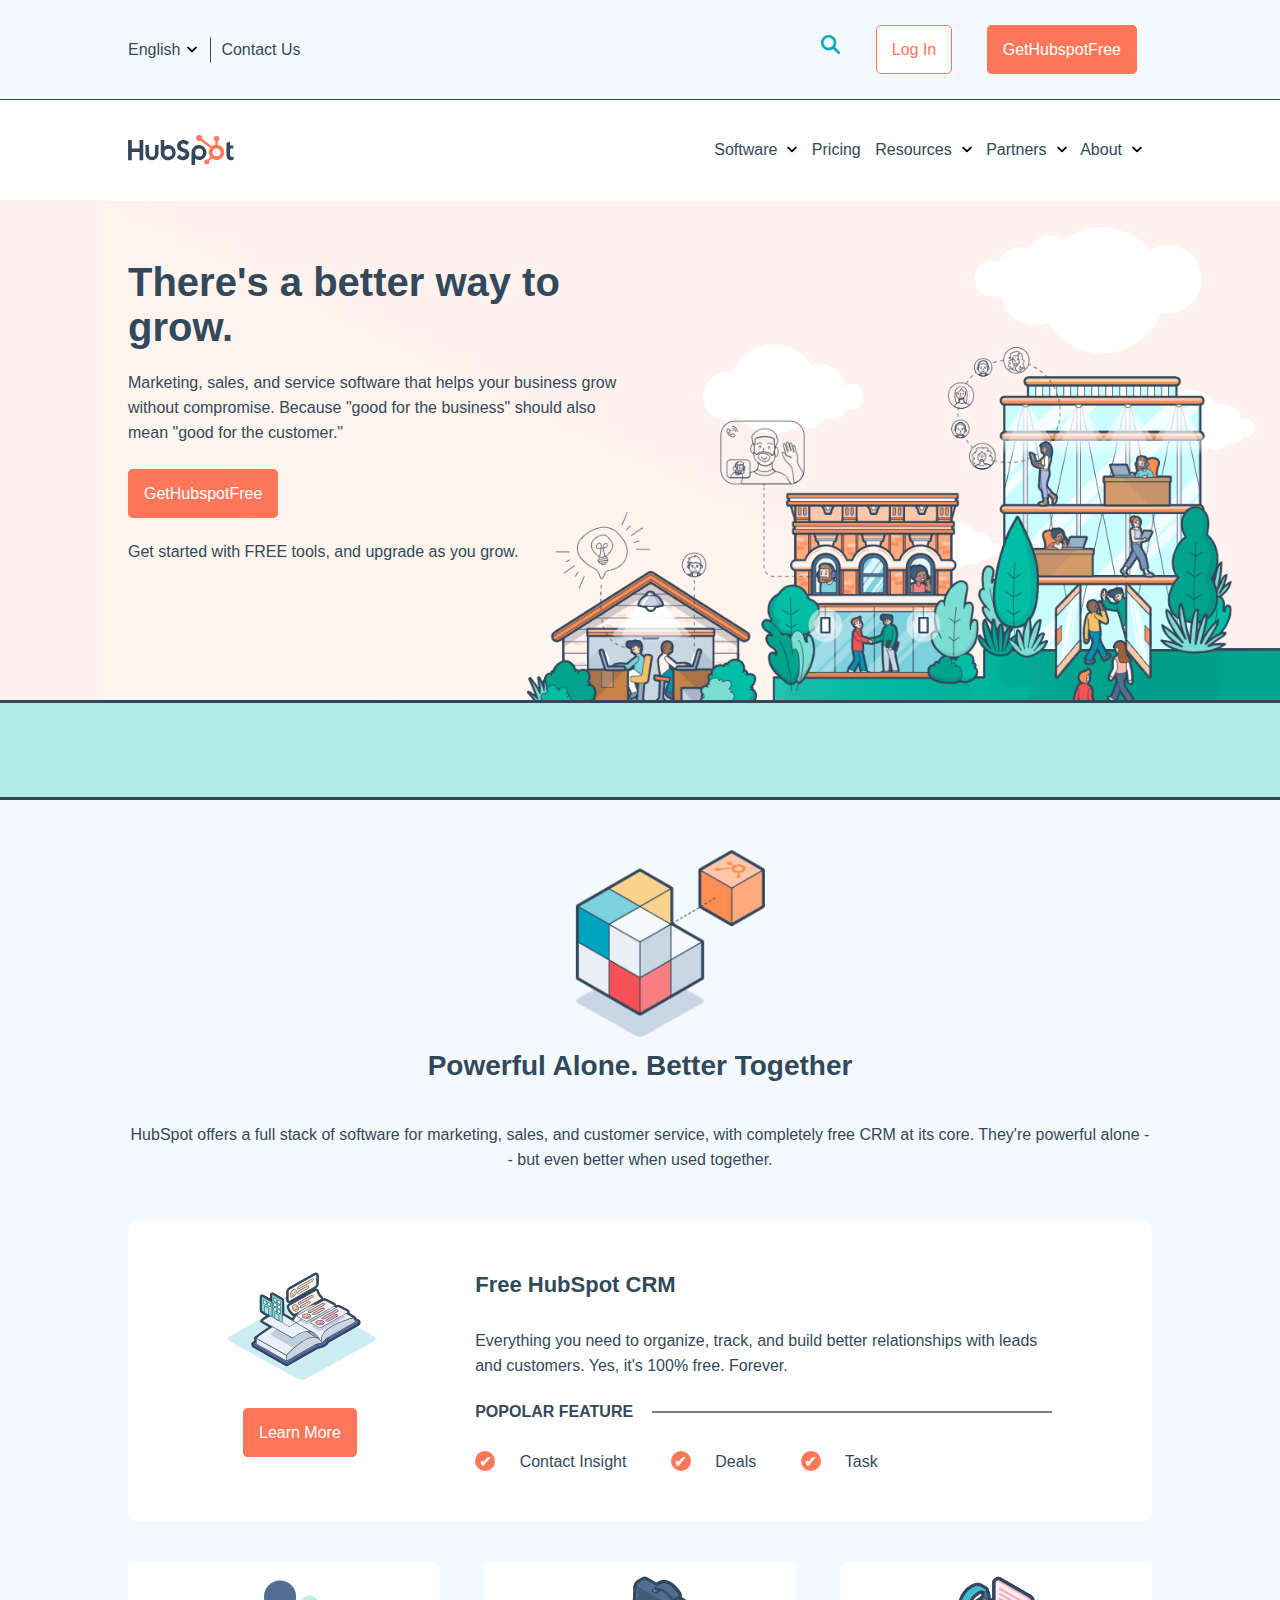
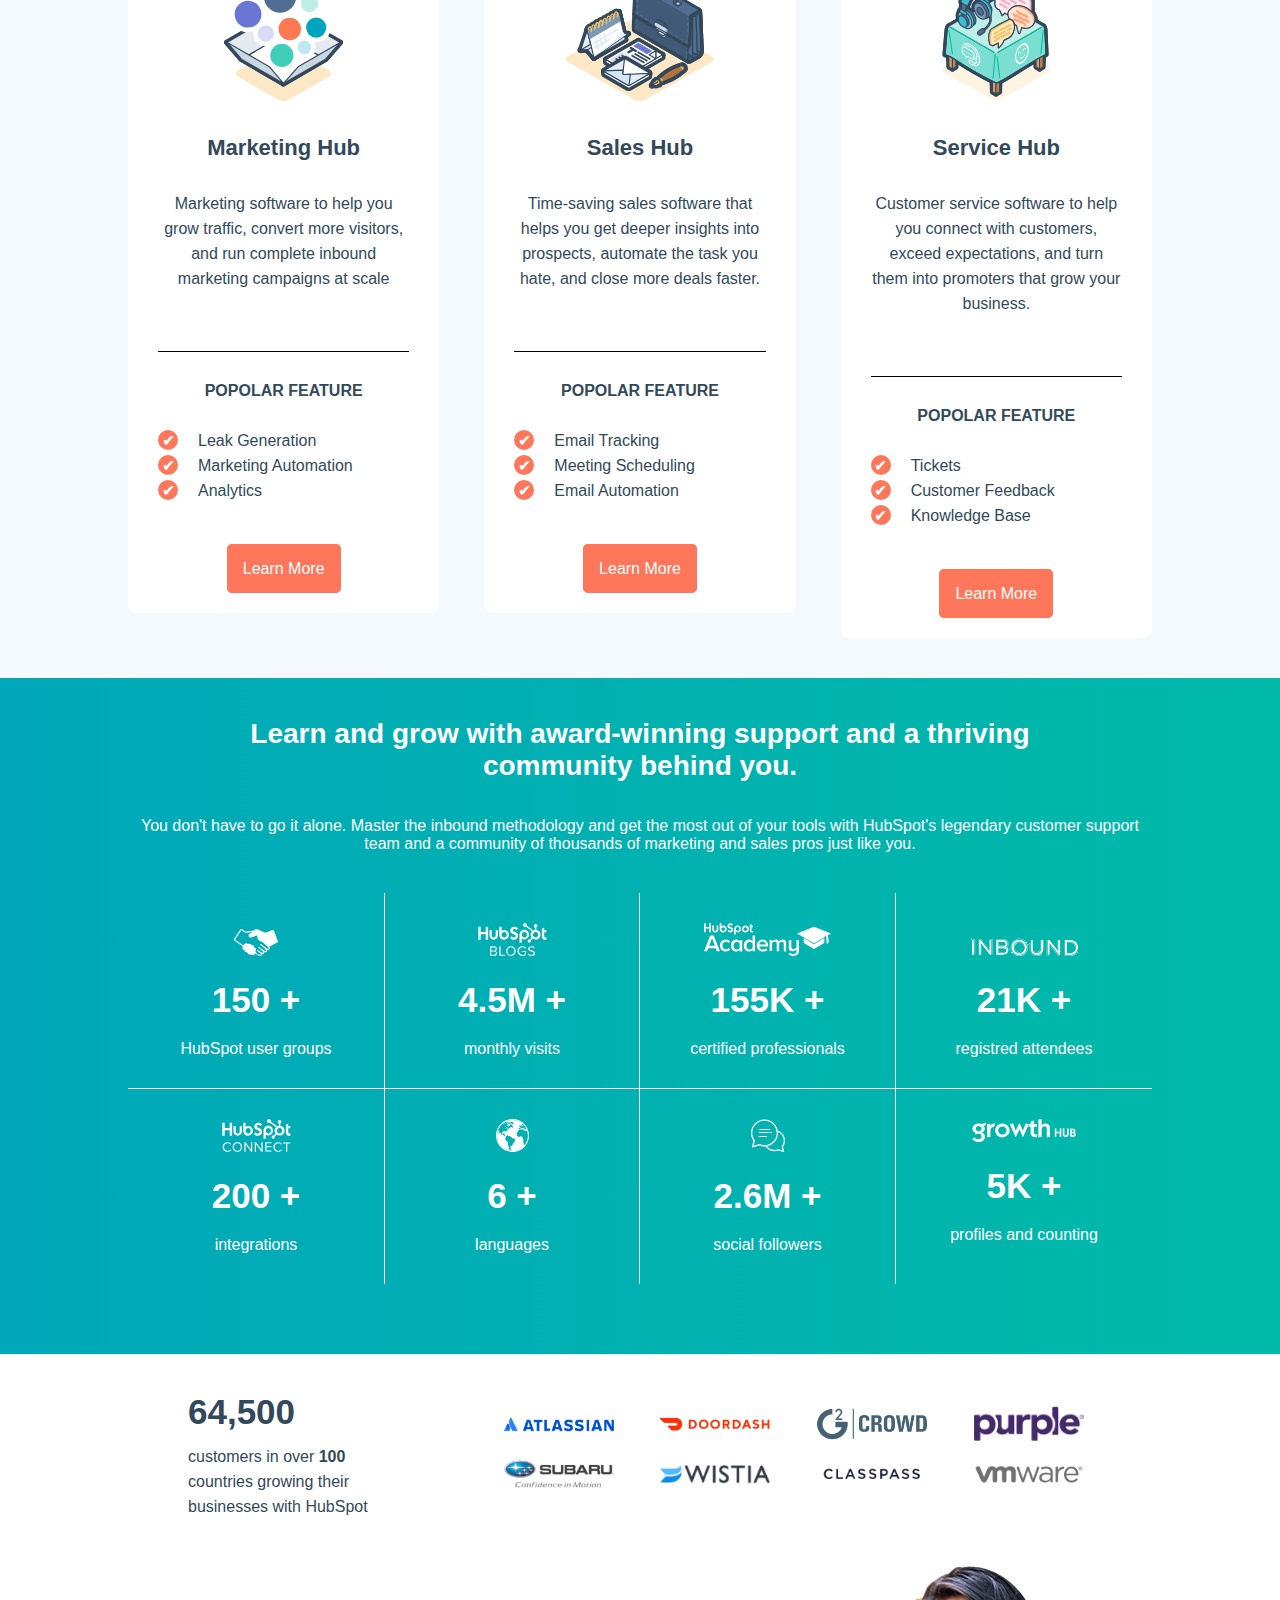
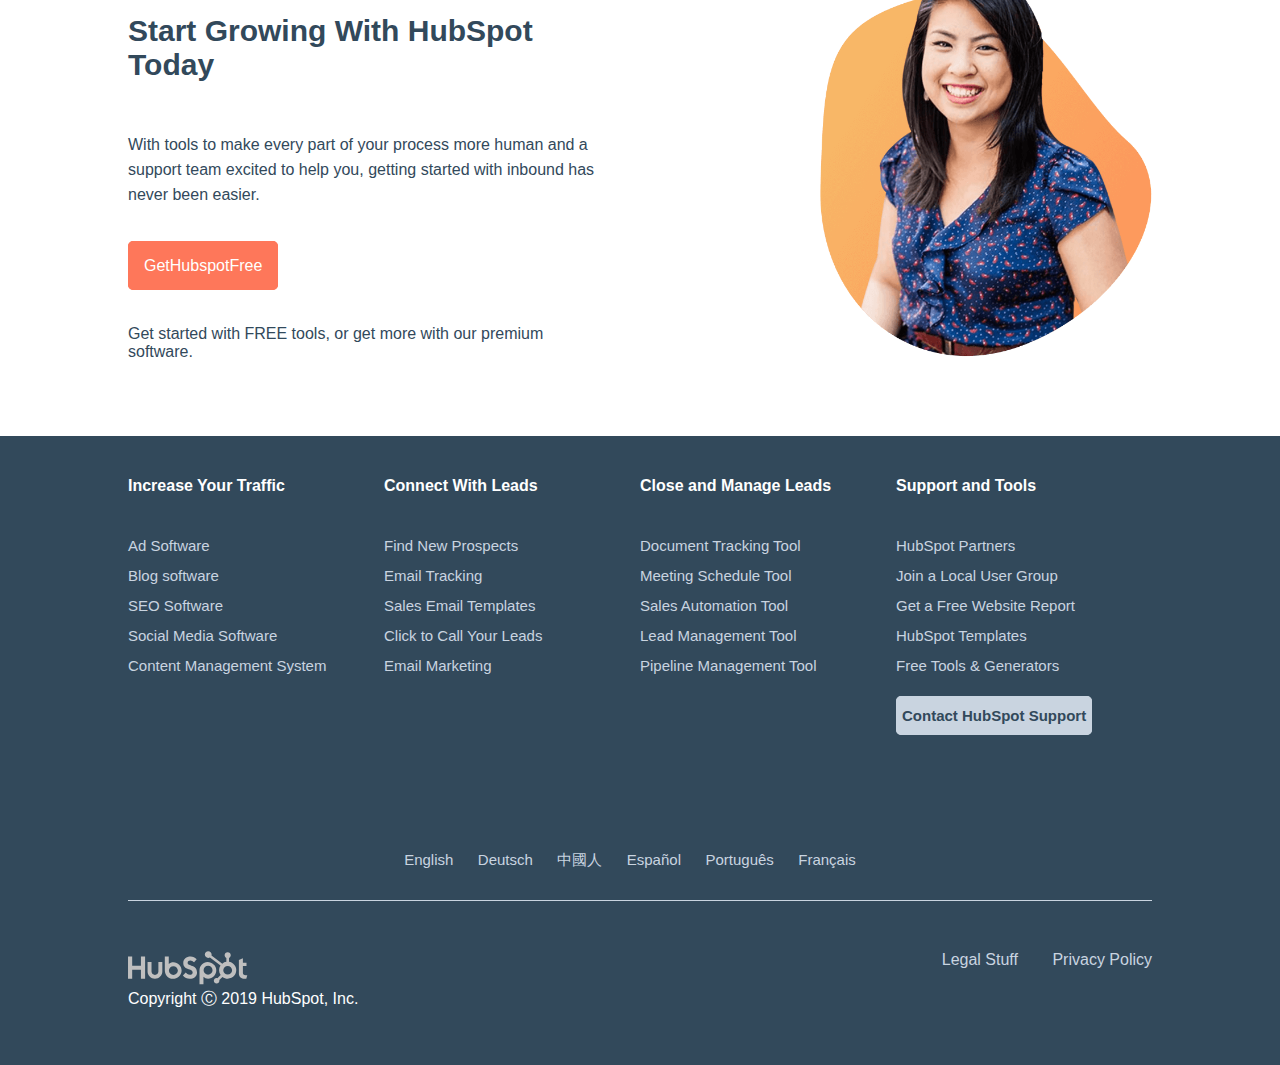
==== index.html @ 387b9d5b "Finisco footer" ====
<!DOCTYPE html>
<html lang="en">
<head>
    <meta charset="UTF-8">
    <meta http-equiv="X-UA-Compatible" content="IE=edge">
    <meta name="viewport" content="width=device-width, initial-scale=1.0">
    <!-- title -->
    <title>Hubspot</title>
    <!-- stylesheet -->
    <link rel="stylesheet" href="./assets/css/style.css">
    <!-- font -->
    <link rel="preconnect" href="https://fonts.gstatic.com">
    <link href="https://fonts.googleapis.com/css2?family=Montserrat:wght@200;400;600;800&display=swap" rel="stylesheet">
    <!-- font awesome -->
    <link rel="stylesheet" href="https://cdnjs.cloudflare.com/ajax/libs/font-awesome/5.15.3/css/all.min.css" integrity="sha512-iBBXm8fW90+nuLcSKlbmrPcLa0OT92xO1BIsZ+ywDWZCvqsWgccV3gFoRBv0z+8dLJgyAHIhR35VZc2oM/gI1w==" crossorigin="anonymous" />
</head>
<body>
    
    <!-- header -->
    <header>

        <!-- primo nav -->
        <nav class="azzurro_chiaro">
            <div class="container clearfix">
                <div class="menu_sx float_left">
                    <a href="" id="trat">
                        <i class="fas fa-globe-europe"></i>
                        English
                        <img src="./assets/img/chevron-down-solid.svg" alt="chevron down">
                        <span id="trattino"></span>
                    </a>
                    <a href="">Contact Us</a>
                </div>
                <div class="menu_dx float_left">
                    <a href=""><img src="./assets/img/search-20icon.webp" alt="icona lente di ingrandimento"></a>
                    <a href="" class="bottone vuoto">Log In</a>
                    <a href="" class="bottone pieno pieno_azzurro_chiaro">GetHubspotFree</a>
                </div>
            </div>
        </nav>
        <!-- /primo nav -->

        <!-- secondo nav -->
        <nav>
            <div class="container clearfix">
                <div class="menu_sx2 float_left">
                    <img src="./assets/img/logo.svg" alt="">
                </div>
                <div class="menu_dx2 float_left">
                    <a href="">Software<img src="./assets/img/chevron-down-solid.svg" alt="chevron down"></a>
                    <a href="">Pricing</a>
                    <a href="">Resources<img src="./assets/img/chevron-down-solid.svg" alt="chevron down"></a>
                    <a href="">Partners<img src="./assets/img/chevron-down-solid.svg" alt="chevron down"></a>
                    <a href="">About<img src="./assets/img/chevron-down-solid.svg" alt="chevron down"></a>
                </div>
            </div>
        </nav>
        <!-- /secondo nav -->

        <!-- parte centrale header -->
        <div class="rosa main_header">
            <div class="container clearfix">
                <div class="scritte_header float_left">
                    <p>There's a better way to grow.</p>
                    <p>Marketing, sales, and service software that helps your business grow without compromise. Because "good for the business" should also mean "good for the customer."</p>
                    <a href="" class="bottone pieno pieno_rosa">GetHubspotFree</a>
                    <p>Get started with FREE tools, and upgrade as you grow.</p>
                </div>
            </div>
        </div>
        <!-- /parte centrale header -->

        <!-- barra azzurra -->
        <div class="barra_azzurra azzurro"></div>
        <!-- /barra azzurra -->

    </header>
    <!-- /header -->

    <!-- main -->
    <main>

        <!-- sezione 1 -->
        <section class="azzurro_chiaro">
            <div class="sezione_1 container clearfix">
                <!-- sezione con il cubo -->
                <div class="float_left sez_cubo">
                    <img src="./assets/img/cube.webp" class="cubo" alt="Cubo">
                    <p>Powerful Alone. Better Together</p>
                    <p>HubSpot offers a full stack of software for marketing, sales, and customer service, with  completely free CRM at its core. They're powerful alone -- but even better when used together.</p>
                </div>
                <!-- /sezione con il cubo -->

                <!-- free hubspot crm -->
                <div class="float_left azzurro_chiaro crm">
                    <div class="container float_left clearfix">
                        <div id="book" class="float_left">
                            <div><img src="./assets/img/book.svg" alt=""></div>
                            <a href="" class="bottone pieno pieno_bianco">Learn More</a>
                        </div>
                        <div id="hubspotcrm"  class="float_left">
                            <p>Free HubSpot CRM</p>
                            <p>Everything you need to organize, track, and build better relationships with leads and customers. Yes, it's 100% free. Forever.</p>
                            <p style="position: relative;">
                                popolar feature
                                <span class="hr"></span> <!-- linea orizzontale -->
                            </p>
                            <p>
                                <span class="cerchio">&#10004;</span>
                                <span class="cerchio_s">Contact Insight</span>
                                <span class="cerchio">&#10004;</span>
                                <span class="cerchio_s">Deals</span>
                                <span class="cerchio">&#10004;</span>
                                <span class="cerchio_s">Task</span>
                            </p>
                        </div>
                    </div>
                </div>
                <!-- /free hubspot crm -->

                <!-- colonne -->
                    <!-- colonna 1 -->
                    <div class="float_left azzurro_chiaro colonna3">
                        <div class="card1 clearfix">
                            <div class="int_col_1 float_left">
                                <img src="./assets/img/buble.svg" alt="bolle">
                                <p>Marketing Hub</p>
                                <p>Marketing software to help you grow traffic, convert more visitors, and run complete inbound marketing campaigns at scale</p>
                            </div>
                            <div class="int_col_2 float_left">
                                <p>popolar feature</p>
                                <p id="pf">
                                    <span class="cerchio_s"><span class="cerchio">&#10004;</span>Leak Generation</span>
                                    <span class="cerchio_s"><span class="cerchio">&#10004;</span>Marketing Automation</span>
                                    <span class="cerchio_s"><span class="cerchio">&#10004;</span>Analytics</span>
                                </p>
                                <a href="" class="bottone pieno pieno_bianco">Learn More</a>
                            </div>
                        </div>
                    </div>
                    <!-- /colonna 1 -->

                    <!-- colonna 2 -->
                    <div class="float_left azzurro_chiaro colonna3">
                        <div class="card2 clearfix">
                            <div class="int_col_1 float_left">
                                <img src="./assets/img/office.svg" alt="ufficio">
                                <p>Sales Hub</p>
                                <p>Time-saving sales software that helps you get deeper insights into prospects, automate the task you hate, and close more deals faster.</p>
                            </div>
                            <div class="int_col_2 float_left">
                                <p>popolar feature</p>
                                <p id="pf">
                                    <span class="cerchio_s"><span class="cerchio">&#10004;</span>Email Tracking</span>
                                    <span class="cerchio_s"><span class="cerchio">&#10004;</span>Meeting Scheduling</span>
                                    <span class="cerchio_s"><span class="cerchio">&#10004;</span>Email Automation</span>
                                </p>
                                <a href="" class="bottone pieno pieno_bianco">Learn More</a>
                            </div>
                        </div>
                    </div>
                    <!-- /colonna 2 -->

                    <!-- colonna 3 -->
                    <div class="float_left azzurro_chiaro colonna3">
                        <div class="card3 clearfix">
                            <div class="int_col_1 float_left">
                                <img src="./assets/img/table.svg" alt="tavolo">
                                <p>Service Hub</p>
                                <p>Customer service software to help you connect with customers, exceed expectations, and turn them into promoters that grow your business.</p>
                            </div>
                            <div class="int_col_2 float_left">
                                <p>popolar feature</p>
                                <p id="pf">
                                    <span class="cerchio_s"><span class="cerchio">&#10004;</span>Tickets</span>
                                    <span class="cerchio_s"><span class="cerchio">&#10004;</span>Customer Feedback</span>
                                    <span class="cerchio_s"><span class="cerchio">&#10004;</span>Knowledge Base</span>
                                </p>
                                <a href="" class="bottone pieno pieno_bianco">Learn More</a>
                            </div>
                        </div>
                    </div>
                    <!-- /colonna 3 -->
                <!-- /colonne -->

            </div>
        </section>
        <!-- /sezione 1 -->

        <!-- sezione 2 -->
        <section id="sezione_blu">
            <div class="container">
                <p>
                    Learn and grow with award-winning support and a thriving community behind you.
                </p>
                <p>
                    You don't have to go it alone. Master the inbound methodology and get the most out of your tools with HubSpot's legendary customer support team and a community of thousands of marketing and sales pros just like you. 
                </p>
                <div class="clearfix">
                    <div class="float_left">
                        <div><img src="./assets/img/hands.svg" alt="mani"></div>
                        <p class="scritta_grande">150 +</p>
                        <p>HubSpot user groups</p>
                    </div>
                    <div class="float_left quad_1">
                        <div><img src="./assets/img/blogs.svg" alt="blogs"></div>
                        <p class="scritta_grande">4.5M +</p>
                        <p>monthly visits</p>
                    </div>
                    <div class="float_left quad_2">
                        <div><img src="./assets/img/academy.svg" alt="academy"></div>
                        <p class="scritta_grande">155K +</p>
                        <p>certified professionals</p>
                    </div>
                    <div class="float_left">
                        <div><img src="./assets/img/inbound.svg" alt="inbound"></div>
                        <p class="scritta_grande">21K +</p>
                        <p>registred attendees</p>
                    </div>
                    <div class="float_left quad_3">
                        <div><img src="./assets/img/connect.svg" alt="connect"></div>
                        <p class="scritta_grande">200 +</p>
                        <p>integrations</p>
                    </div>
                    <div class="float_left quad_1 quad_3">
                        <div><img src="./assets/img/globe.svg" alt="globe"></div>
                        <p class="scritta_grande">6 +</p>
                        <p>languages</p>
                    </div>
                    <div class="float_left quad_2 quad_3">
                        <div><img src="./assets/img/followers.svg" alt="followers"></div>
                        <p class="scritta_grande">2.6M +</p>
                        <p>social followers</p>
                    </div>
                    <div class="float_left quad_3">
                        <div><img src="./assets/img/growth.svg" alt="growth"></div>
                        <p class="scritta_grande">5K +</p>
                        <p>profiles and counting</p>
                    </div>
                </div>
            </div>
        </section>
        <!-- /sezione 2 -->

        <!-- sezione 3 -->
        <section id="sezione_bianca">
            <div class="container">
                <div class="clearfix sez_bianca_1">
                    <div class="float_left">
                        <p class="scritta_grande" style="padding-bottom: 20px;">64,500</p>
                        <p>
                            customers in over <span style="font-weight: 600;">100</span> countries growing their businesses with HubSpot
                        </p>
                    </div>
                    <div class="float_left sponsor">
                        <div class="float_left">
                            <img src="./assets/img/atlasian.webp" alt="atlasian">
                        </div>
                        <div class="float_left">
                            <img src="./assets/img/doordash.webp" alt="doordash">
                        </div>
                        <div class="float_left">
                            <img src="./assets/img/g2crowd.webp" alt="g2crowd">                            
                        </div>
                        <div class="float_left">
                            <img src="./assets/img/purple.webp" alt="purple">                            
                        </div>
                        <div class="float_left">
                            <img src="./assets/img/subaru.webp" alt="subaru">
                        </div>
                        <div class="float_left">
                            <img src="./assets/img/wistia.webp" alt="wistia">
                        </div>
                        <div class="float_left">
                            <img src="./assets/img/classpass.webp" alt="classpass">
                        </div>
                        <div class="float_left">
                            <img src="./assets/img/vmware.webp" alt="vmware">
                        </div>
                    </div>
                </div>
                <div class="sez_bianca_2 clearfix">
                    <div class="float_left">
                        <p class="">Start Growing With HubSpot Today</p>
                        <p>With tools to make every part of your process more human and a support team excited to help you, getting started with inbound has never been easier.</p>
                        <a class="btn bottone pieno pieno_bianco" href="">GetHubspotFree</a>
                        <p>Get started with FREE tools, or get more with our premium software.</p>
                    </div>
                    <div class="float_left">
                        <img src="./assets/img/woman.webp" alt="woman">
                    </div>
                </div>
            </div>
        </section>
        <!-- /sezione 3 -->

    </main>
    <!-- /main -->

    <!-- footer -->
    <footer>
        <div class="container">

            <!-- sezione 1 -->
            <div class="sez_blu_1 clearfix">
                <div class="float_left">
                    <ul>
                        <span>Increase Your Traffic</span>
                        <li><a href="">Ad Software</a></li>
                        <li><a href="">Blog software</a></li>
                        <li><a href="">SEO Software</a></li>
                        <li><a href="">Social Media Software</a></li>
                        <li><a href="">Content Management System</a></li>
                    </ul>
                </div>
                <div class="float_left">
                    <ul>
                        <span>Connect With Leads</span>
                        <li><a href="">Find New Prospects</a></li>
                        <li><a href="">Email Tracking</a></li>
                        <li><a href="">Sales Email Templates</a></li>
                        <li><a href="">Click to Call Your Leads</a></li>
                        <li><a href="">Email Marketing</a></li>
                    </ul>
                </div>
                <div class="float_left">
                    <ul>
                        <span>Close and Manage Leads</span>
                        <li><a href="">Document Tracking Tool</a></li>
                        <li><a href="">Meeting Schedule Tool</a></li>
                        <li><a href="">Sales Automation Tool</a></li>
                        <li><a href="">Lead Management Tool</a></li>
                        <li><a href="">Pipeline Management Tool</a></li>
                    </ul>
                </div>
                <div class="float_left">
                    <ul>
                        <span>Support and Tools</span>
                        <li><a href="">HubSpot Partners</a></li>
                        <li><a href="">Join a Local User Group</a></li>
                        <li><a href="">Get a Free Website Report</a></li>
                        <li><a href="">HubSpot Templates</a></li>
                        <li><a href="">Free Tools & Generators</a></li>
                        <a class="bottone pieno2" href="">Contact HubSpot Support</a>
                        <div class="social">
                            <a href=""><i style="color: #c9d4e0;" class="fab fa-facebook-f"></i></a>
                            <a href=""><i style="color: #c9d4e0;" class="fab fa-instagram"></i></a>
                            <a href=""><i style="color: #c9d4e0;" class="fab fa-youtube"></i></a>
                            <a href=""><i style="color: #c9d4e0;" class="fab fa-twitter"></i></a>
                            <a href=""><i style="color: #c9d4e0;" class="fab fa-linkedin-in"></i></a>
                        </div>
                    </ul>
                </div>
            </div>
            <!-- /sezione 1 -->

            <!-- sezione 2 -->
            <div class="sez_blu_2">
                <span><a href="">English</a></span>
                <span><a href="">Deutsch</a></span>
                <span><a href="">中國人</a></span>
                <span><a href="">Español</a></span>
                <span><a href="">Português</a></span>
                <span><a href="">Français</a></span>
            </div>
            <!-- /sezione 2 -->

            <!-- sezione 3 -->
            <div>
                <div class="sez_blu_3 clearfix">
                    <div class="float_left">
                        <div>
                            <img src="./assets/img/logo-white.svg" alt="logo bianco">
                        </div>
                        <div>
                            Copyright &#x24B8; 2019 HubSpot, Inc.
                        </div>
                    </div>
                    <div class="sez_blu_3_dx float_left">
                        <span><a href="">Legal Stuff</a></span>
                        <span><a href="">Privacy Policy</a></span>
                    </div>
                </div>
            </div>
            <!-- /sezione 3 -->

        </div>
    </footer>
    <!-- /footer -->

</body>
</html>
---- assets/css/style.css ----
*{
    box-sizing: border-box;
    padding: 0;
    margin: 0;
    /* font-family: 'Montserrat', sans-serif; */
    font-family: Arial, Helvetica, sans-serif;
    color: #32495b;
}

/* utility class */
.container{
    width: 80%;
    margin: auto;
}
.clearfix{
    content: "";
    display: table;
    clear: both;
}
.azzurro_chiaro{
    background-color: #f4f9fd;
}
.rosa{
    background-color: #fff2ee;
}
.azzurro{
    background-color: #afebe4;
}
.bottone{
    border-radius: 5px;
    margin: 0 15px;
    text-decoration: none;
}
.vuoto{
    padding: 15px;
    border: 1px solid #fe775a;
    color: #fe775a;
    background-color: white;
}
.vuoto:hover{
    color: white;
    background-color: #fe775a;
}
.pieno{
    padding: 15px;
    border: 1px solid #fe775a;
    background-color: #fe775a;
    color: white;
}
.pieno2{
    padding: 10px 5px;
    border: 1px solid #c9d4e0;
    background-color: #c9d4e0;
    color: #32495b;
    font-weight: 600;
    font-size: 15px;
    margin-left: 0;
}
.pieno2:hover{
    background-color: #32495b;
    color: #c9d4e0;
}
.pieno_azzurro_chiaro:hover{
    color: #fe775a;
    background-color: #f4f9fd;
}
.pieno_rosa:hover{
    color: #fe775a;
    background-color: #fff2ee;
}
.pieno_bianco:hover{
    color: #fe775a;
    background-color: white;
}
.float_left{
    float: left;
}
.cerchio{
    width: 20px;
    height: 20px;
    line-height: 15px;
    padding: 3px;
    margin-right: 20px;
    border-radius: 50%;
    background-color: #fe775a;
    color: white;
    text-align: center;
    display: inline-block;
}

/* header */
/* primo nav */
header nav:first-child{
    width: 100%;
    height: 100px;
    border-bottom: 1px solid #32495b;
}
.menu_sx, .menu_dx{
    width: 50%;
}
.menu_sx{
    line-height: 100px;
}
.menu_sx a{
    text-decoration: none;
}
#trat{
    position: relative;
    margin-right: 10px;
    padding-right: 10px;
}
#trat img{
    width: 10px;
    margin-left: 2px;
}
#trattino{
    content: "";
    display: inline-block;
    height: 25px;
    width: 1px;
    background-color: #32495b;
    position: absolute;
    right: 0px;
    top: 50%;
    transform: translateY(-50%);
}
.menu_dx{
    text-align: right;
    line-height: 100px;
}
.menu_dx > a > img{
    width: 20px;
    margin-right: 15px;
}
.menu_dx > a > img:hover{
    width: 30px;
}

/* secondo nav */
header nav:nth-child(2){
    width: 100%;
    height: 100px;
}
.menu_sx2{
    width: 40%;
    line-height: 100px;
}
.menu_dx2{
    width: 60%;
    line-height: 100px;
}
.menu_sx2 img{
    margin-top: 35px;
}
.menu_dx2{
    text-align: right;
}
.menu_dx2 a{
    margin-right: 10px;
    text-decoration: none;
}
.menu_dx2 a img{
    width: 10px;
    margin-left: 10px;
}

/* parte centrale header */
.main_header {
    height: 500px;
    background-image: url("../img/jumbotron.png");
    background-repeat: no-repeat;
    background-size: contain;
    background-position-x: 100%;
    background-size: 1175px;
}
.scritte_header{
    margin-top: 60px;
    width: 50%;
}
.scritte_header :first-child{
    font-size: 40px;
    font-weight: 600;
    margin-bottom: 20px;
}
.scritte_header :nth-child(2){
    margin-bottom: 40px;
    line-height: 25px;
}
.scritte_header :nth-child(4){
    margin-top: 40px;
}
.scritte_header a{
    margin-left: 0;
}

/* barra azzurra */
.barra_azzurra{
    width: 100%;
    height: 100px;
    border-top: 3px solid #33475b;
    border-bottom: 3px solid #33475b;
}


/* main */
/* sezione 1 */
/* sezione con il cubo */
.sez_cubo{
    position: relative;
    width: 100%;
}
.cubo{
    width: 250px;
    position: absolute;
    left: 50%;
    top: 50px;
    transform: translateX(-50%);
}
.sez_cubo :nth-child(2){
    padding-top: 250px;
    margin-bottom: 40px;
    font-size: 28px;
    font-weight: 600;
    text-align: center;
}
.sez_cubo :nth-child(3){
    text-align: center;
    margin-bottom: 50px;
    line-height: 25px;
}

/* free hubspot crm */
.crm{
    width: 100%;
}
.crm > div{
    border-radius: 0.5rem;
    width: 100%;
    background-color: white;
    padding: 50px 100px;
}
#book{
    width: 30%;
}
#book > div > img{
    width: 60%;
    margin-bottom: 40px;
}
#hubspotcrm{
    width: 70%;
    height: 100%;
}
#hubspotcrm p:first-child{
    font-size: 22px;
    font-weight: 600;
    margin-bottom: 30px;
}
#hubspotcrm p:nth-child(2){
    margin-bottom: 25px;
    line-height: 25px;
}
#hubspotcrm p:nth-child(3){
    margin-bottom: 30px;
    text-transform: uppercase;
    font-weight: 600;
}
.hr{
    width: 400px;
    height: 1px;
    background-color: black;
    display: block;
    position: absolute;
    right: 0;
    top: 50%;
    transform: translateY(-50%);
}
.cerchio_s{
    margin-right: 40px;
}

/* colonne */
.colonna3{
    width: calc(100%/3);
    padding-top: 40px;
    text-align: center;
    padding-bottom: 40px;
}
.card1{
    border-radius: 0.5rem;
    background-color: white;
    width: calc(100%-30px);
    margin-right: 30px;
    padding: 15px 30px;
    padding-bottom: 35px;
}
.card2{
    border-radius: 0.5rem;
    background-color: white;
    width: calc(100%-30px);
    margin-left: 15px;
    margin-right: 15px;
    padding: 15px 30px;
    padding-bottom: 35px;
}
.card3{
    border-radius: 0.5rem;
    background-color: white;
    width: calc(100%-30px);
    margin-left: 30px;
    padding: 15px 30px;
    padding-bottom: 35px;
}
.int_col_1{
    width: 100%;
    height: 60%;
}
.int_col_1 img{
    height: 125px;
    margin-bottom: 30px;
}
.int_col_1 :nth-child(2){
    font-size: 22px;
    font-weight: 600;
    margin-bottom: 30px;
}
.int_col_1 :nth-child(3){
    line-height: 25px;
    margin-bottom: 60px;
}
.int_col_2{
    width: 100%;
    height: 40%;
    border-top: 1px solid black;
}
.int_col_2 p:first-child{
    font-weight: 600;
    text-transform: uppercase;
    margin-top: 30px;
    margin-bottom: 30px;
}
#pf{
    margin-bottom: 60px;
}
#pf span.cerchio_s{
    text-align: left;
    display: block;
    margin-bottom: 5px;
}


/* sezione 2 */
#sezione_blu{
    background: linear-gradient(90deg, #00A8B9 0%, #00BAA8 100%);
    padding-top: 40px;
    padding-bottom: 70px;
}
#sezione_blu > div > p{
    color: white;
    text-align: center;
}
#sezione_blu > div > p:first-child{
    font-size: 28px;
    font-weight: 600;
    width: 80%;
    margin: auto;
    margin-bottom: 35px;
}
#sezione_blu > div >p:nth-child(2){
    padding-bottom: 40px;
}
#sezione_blu > div > div{
    width: 100%;
}
#sezione_blu > div > div > div{
    width: 25%;
    text-align: center;
    padding-bottom: 30px;
    padding-top: 30px;
}
#sezione_blu > div > div > div > p{
    color: white;
    padding-top: 20px;
}
.scritta_grande{
    font-size: 35px;
    font-weight: 600;
}
.quad_1{
    border-left: 1px solid white;
    border-right: 1px solid white;
}
.quad_2{
    border-right: 1px solid white;
}
.quad_3{
    border-top: 1px solid white;
}

/* sezione 3 */
.sez_bianca_1{
    width: 100%;
    padding-top: 20x;
}
.sez_bianca_1 > div:first-child{
    width: 30%;
    padding: 45px;
    line-height: 25px;
    padding-left: 60px;
}
.sez_bianca_1 > div:nth-child(2){
    width: 70%;
    padding: 45px;
    /* text-align: right; */
}
.sponsor > div{
    width: 25%;
    height: 50px;
    position: relative;
}
.sponsor > div > img{
    width: 110px;
    position: absolute;
    top: 50%;
    left: 50%;
    transform: translate(-50%, -50%);
}
.sez_bianca_2{
    padding-bottom: 25px;
}
.sez_bianca_2 > div:first-child{
    width: 46%;
}
.sez_bianca_2 > div > p{
    margin: 50px 0;
}
.sez_bianca_2 > div > p:first-child{
    font-size: 30px;
    font-weight: 600;
}
.sez_bianca_2 > div > p:nth-child(2){
    line-height: 25px;
}
.btn{
    margin-left: 0;
}
.sez_bianca_2 > div:nth-child(2){
    width: 54%;
    position: relative;
}
.sez_bianca_2 > div:nth-child(2) > img{
    width: 60%;
    position: absolute;
    right: 0;
}

/* footer */
footer{
    background-color: #32495b;
    padding: 35px 0;
}
/* sezione 1 */
footer div, footer ul, footer ul li, footer span{
    color: white;
}
.sez_blu_1{
    width: 100%;
    padding-bottom: 70px;
}
.sez_blu_1 > div{
    width: 25%;
}
footer ul{
    line-height: 30px;
}
footer ul li{
    list-style: none;
    font-size: 15px;
}
footer ul li a{
    color: #c9d4e0;
    text-decoration: none;
}
footer ul span{
    margin-bottom: 40px;
    color: white;
    font-weight: 700;
}
footer ul :nth-child(2){
    margin-top: 30px;
}
footer ul :nth-child(6){
    margin-bottom: 20px;
}
.social{
    padding-top: 20px;
}
.social > a{
    padding-right: 25px;
}

/* sezione 2 */
.sez_blu_2{
    text-align: center;
}
.sez_blu_2 > span{
    padding-right: 20px;
}
.sez_blu_2 > span > a{
    font-size: 15px;
    color: #c9d4e0;
    text-decoration: none;
}

/* sezione 3 */
.sez_blu_3{
    width: 100%;
    padding-top: 50px;
    padding-bottom: 20px;
    margin-top: 30px;
    border-top: 1px solid #c9d4e0;
    color: #c9d4e0;
}
.sez_blu_3 > div{
    width: 50%;
}
.sez_blu_3 > div > div > img{
    filter: brightness(0.75);
    width: 120px;
}
.sez_blu_3_dx{
    text-align: right;
}
.sez_blu_3_dx span{
    margin-left: 30px;
}
.sez_blu_3_dx span a{
    color: #c9d4e0;
    text-decoration: none;
}
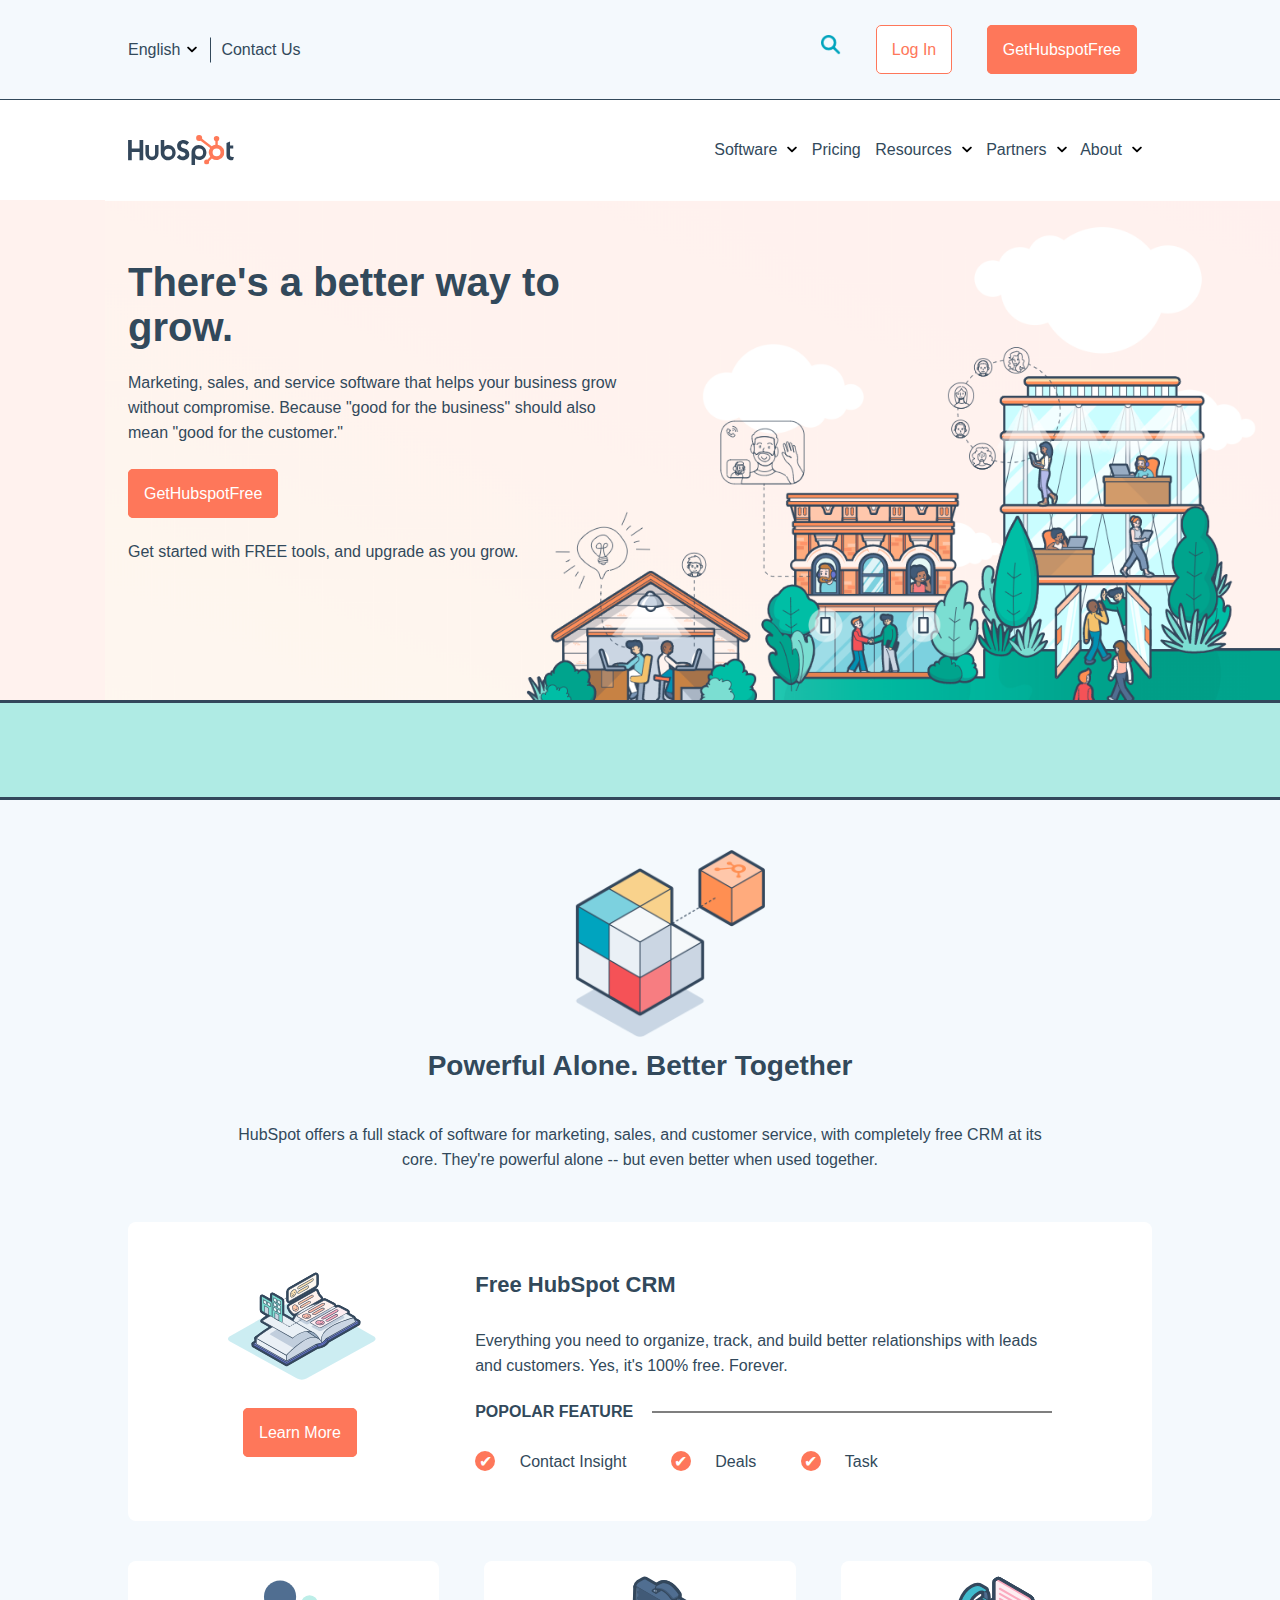
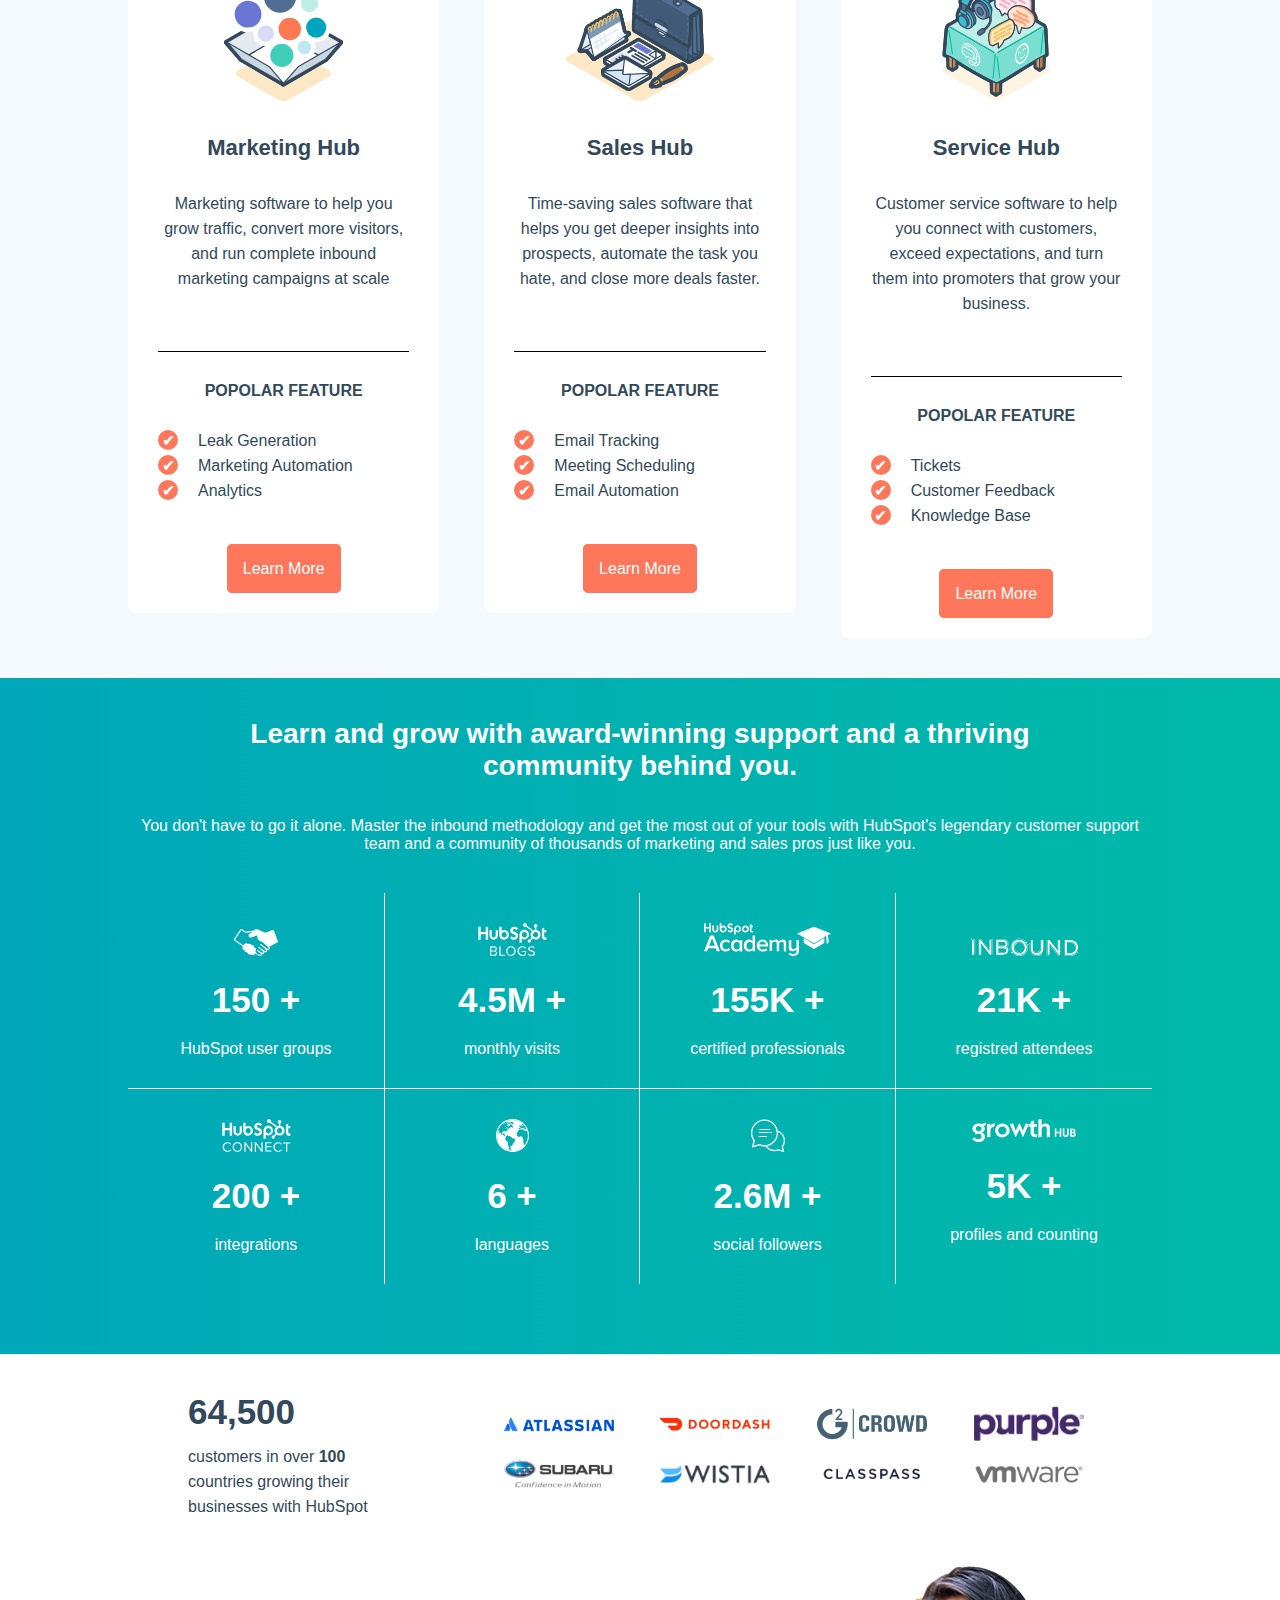
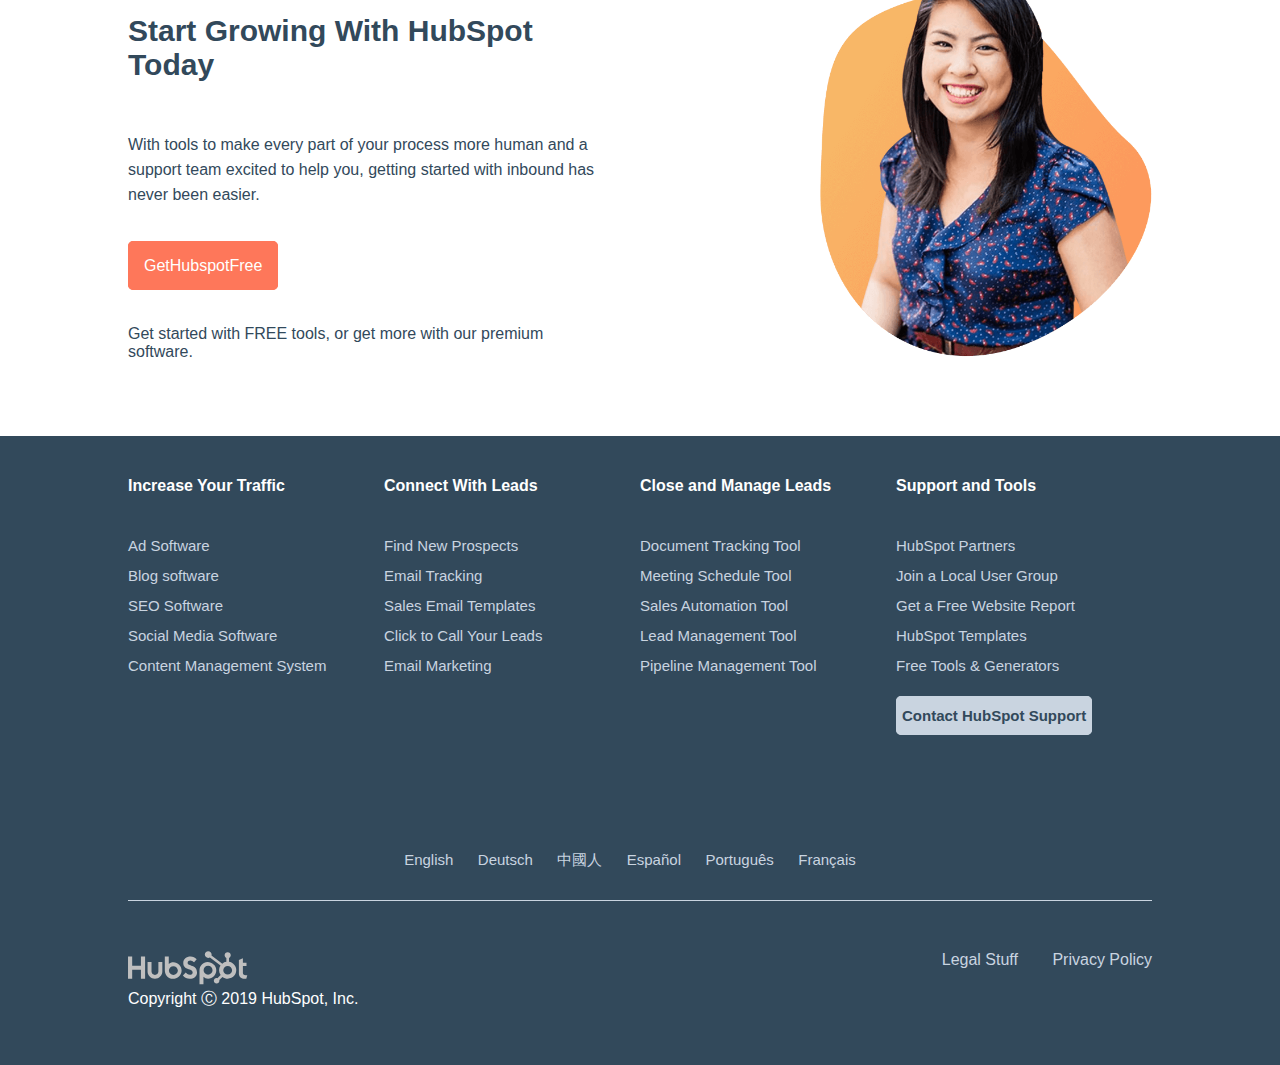
==== commit ea92f559: "Sistemo larghezza sezione cubo" ====
--- a/index.html
+++ b/index.html
@@ -87,7 +87,7 @@
                 <div class="float_left sez_cubo">
                     <img src="./assets/img/cube.webp" class="cubo" alt="Cubo">
                     <p>Powerful Alone. Better Together</p>
-                    <p>HubSpot offers a full stack of software for marketing, sales, and customer service, with  completely free CRM at its core. They're powerful alone -- but even better when used together.</p>
+                    <p class="container">HubSpot offers a full stack of software for marketing, sales, and customer service, with  completely free CRM at its core. They're powerful alone -- but even better when used together.</p>
                 </div>
                 <!-- /sezione con il cubo -->
 
--- a/assets/css/style.css
+++ b/assets/css/style.css
@@ -410,7 +410,6 @@
 .sez_bianca_1 > div:nth-child(2){
     width: 70%;
     padding: 45px;
-    /* text-align: right; */
 }
 .sponsor > div{
     width: 25%;
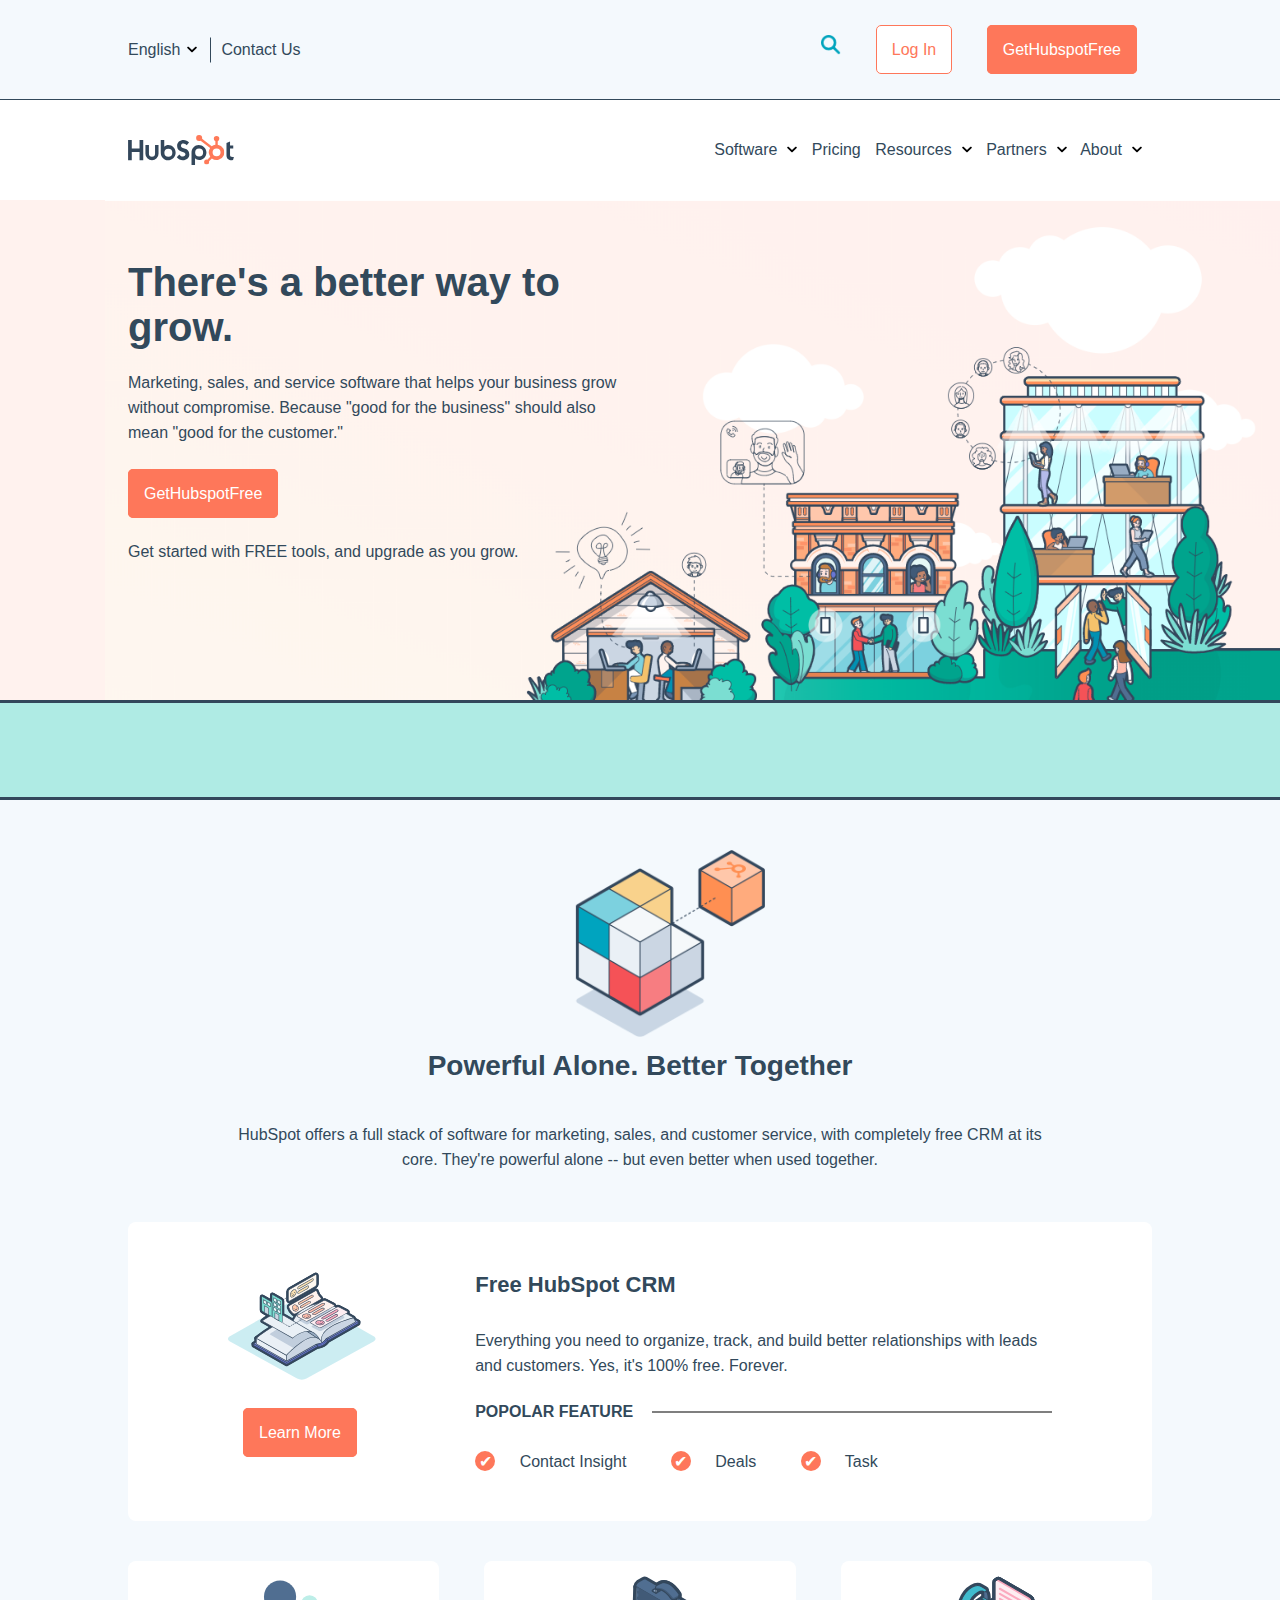
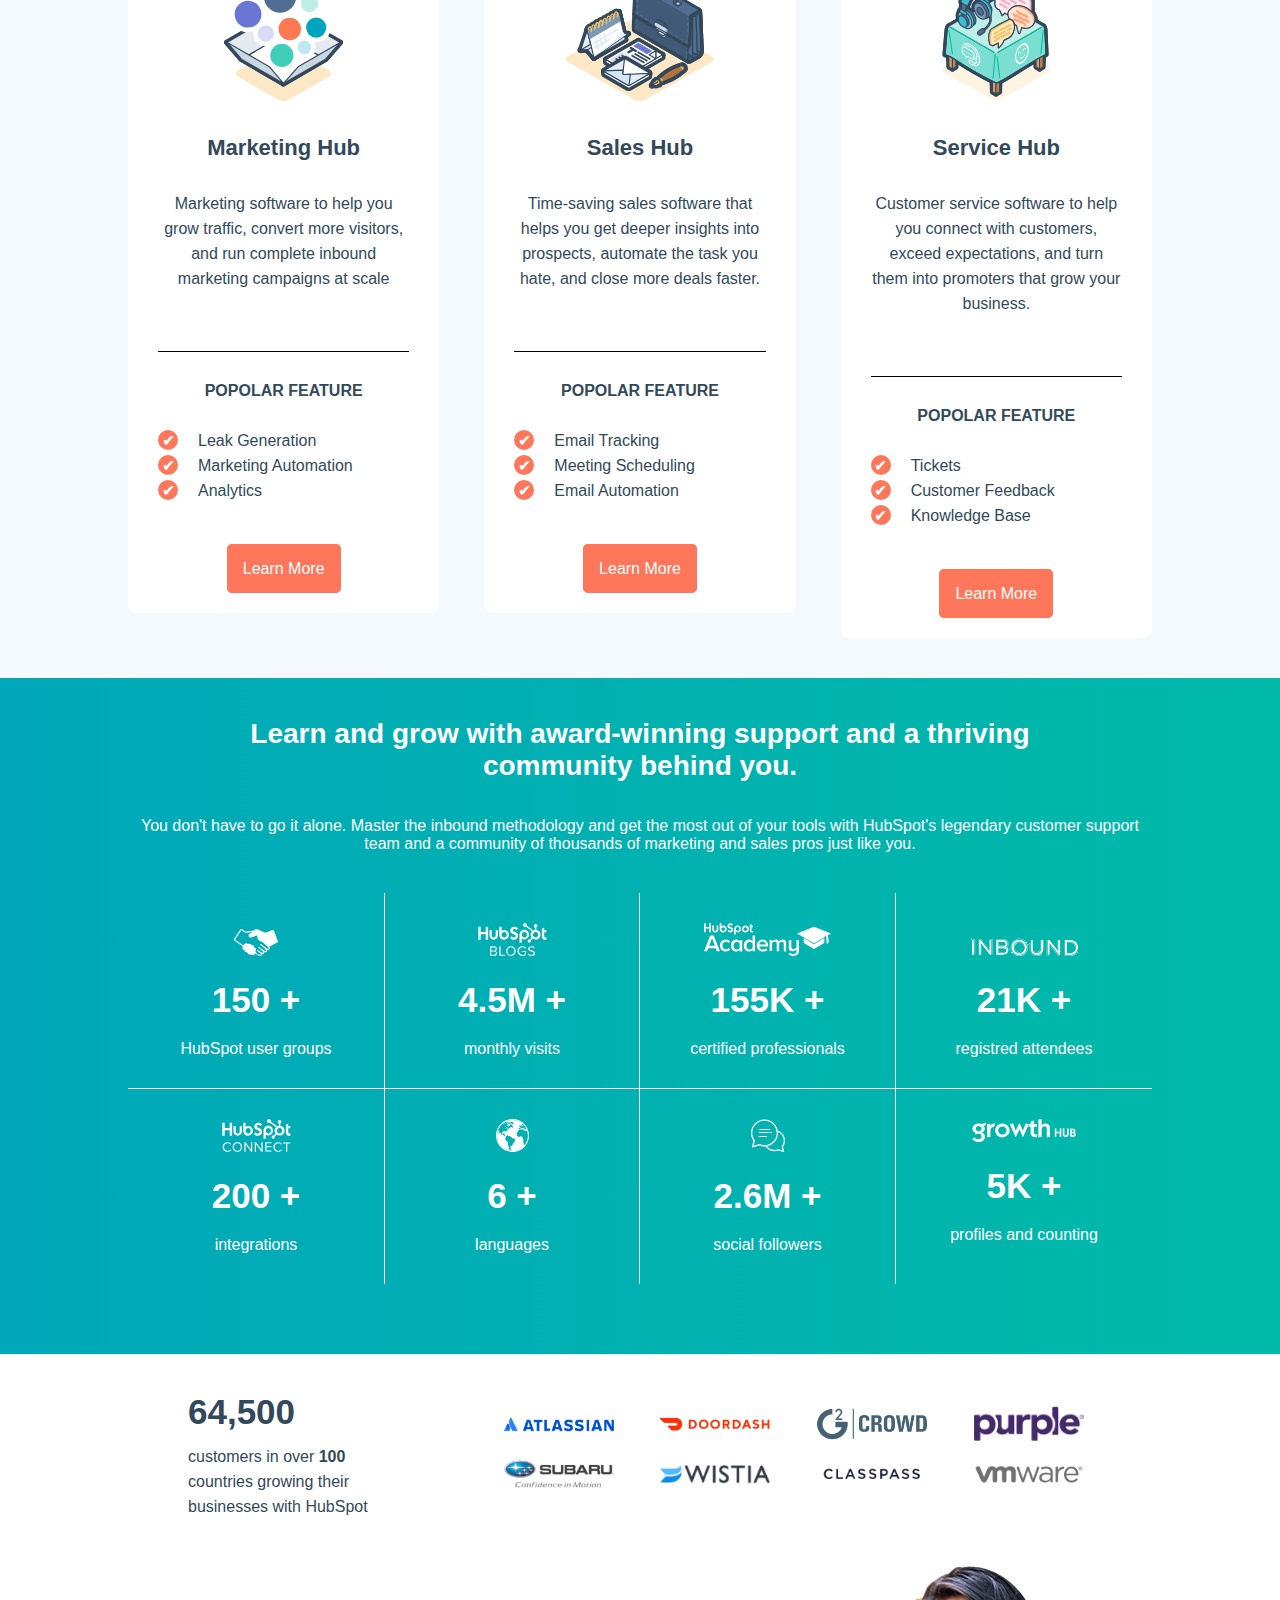
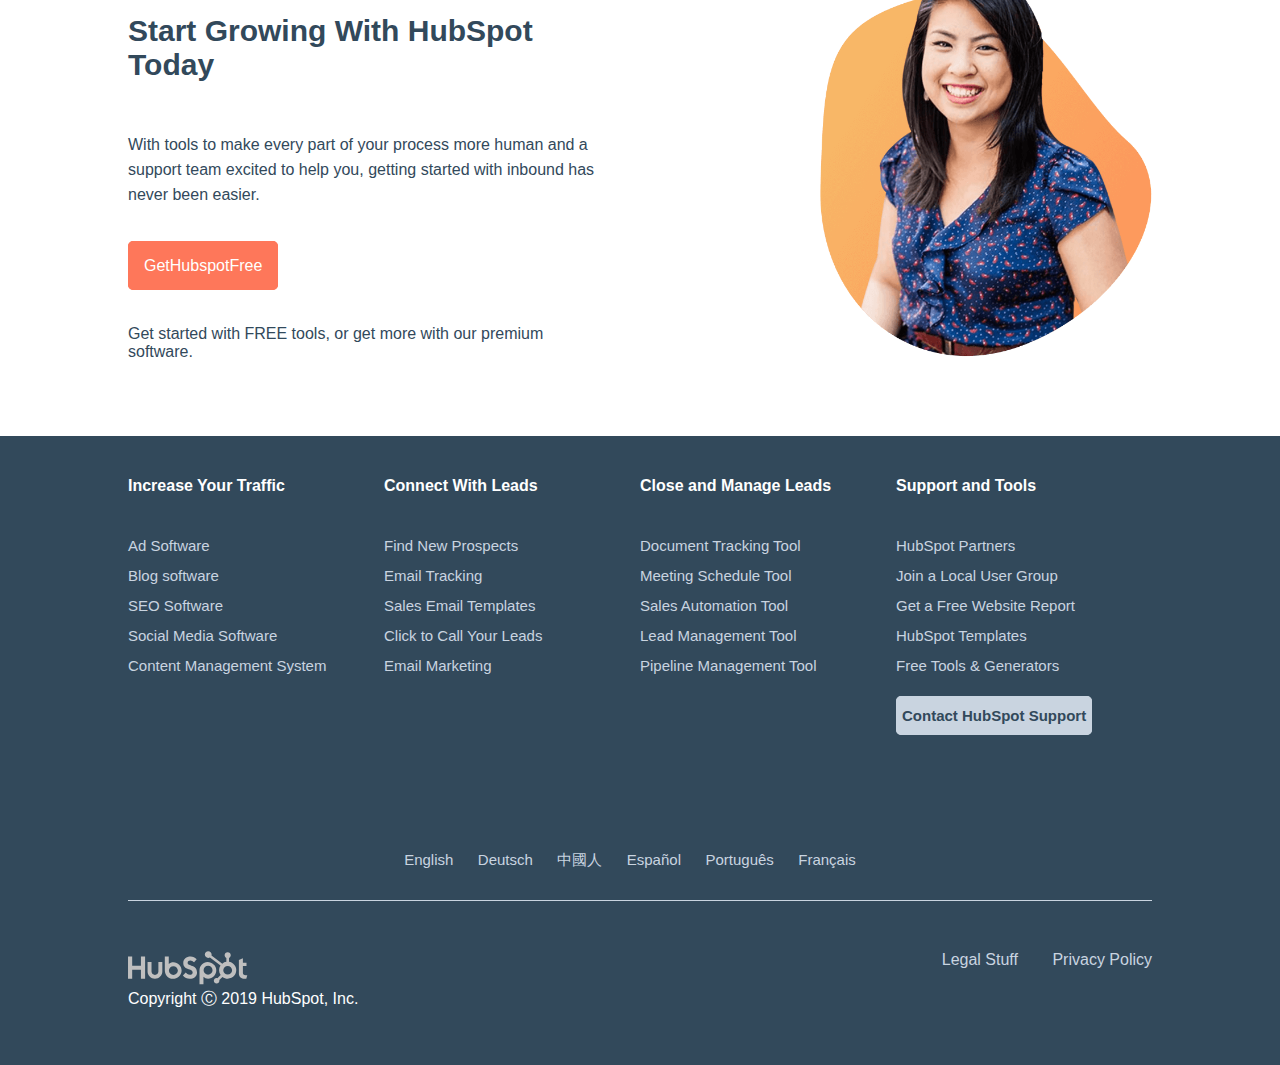
==== commit 0ef0e3b3: "Sistemo html e css" ====
--- a/index.html
+++ b/index.html
@@ -8,9 +8,6 @@
     <title>Hubspot</title>
     <!-- stylesheet -->
     <link rel="stylesheet" href="./assets/css/style.css">
-    <!-- font -->
-    <link rel="preconnect" href="https://fonts.gstatic.com">
-    <link href="https://fonts.googleapis.com/css2?family=Montserrat:wght@200;400;600;800&display=swap" rel="stylesheet">
     <!-- font awesome -->
     <link rel="stylesheet" href="https://cdnjs.cloudflare.com/ajax/libs/font-awesome/5.15.3/css/all.min.css" integrity="sha512-iBBXm8fW90+nuLcSKlbmrPcLa0OT92xO1BIsZ+ywDWZCvqsWgccV3gFoRBv0z+8dLJgyAHIhR35VZc2oM/gI1w==" crossorigin="anonymous" />
 </head>
--- a/assets/css/style.css
+++ b/assets/css/style.css
@@ -2,11 +2,9 @@
     box-sizing: border-box;
     padding: 0;
     margin: 0;
-    /* font-family: 'Montserrat', sans-serif; */
     font-family: Arial, Helvetica, sans-serif;
     color: #32495b;
 }
-
 /* utility class */
 .container{
     width: 80%;
@@ -28,11 +26,11 @@
 }
 .bottone{
     border-radius: 5px;
+    padding: 15px;
     margin: 0 15px;
     text-decoration: none;
 }
 .vuoto{
-    padding: 15px;
     border: 1px solid #fe775a;
     color: #fe775a;
     background-color: white;
@@ -42,10 +40,21 @@
     background-color: #fe775a;
 }
 .pieno{
-    padding: 15px;
     border: 1px solid #fe775a;
     background-color: #fe775a;
     color: white;
+}
+.pieno_azzurro_chiaro:hover{
+    color: #fe775a;
+    background-color: #f4f9fd;
+}
+.pieno_rosa:hover{
+    color: #fe775a;
+    background-color: #fff2ee;
+}
+.pieno_bianco:hover{
+    color: #fe775a;
+    background-color: white;
 }
 .pieno2{
     padding: 10px 5px;
@@ -59,18 +68,6 @@
 .pieno2:hover{
     background-color: #32495b;
     color: #c9d4e0;
-}
-.pieno_azzurro_chiaro:hover{
-    color: #fe775a;
-    background-color: #f4f9fd;
-}
-.pieno_rosa:hover{
-    color: #fe775a;
-    background-color: #fff2ee;
-}
-.pieno_bianco:hover{
-    color: #fe775a;
-    background-color: white;
 }
 .float_left{
     float: left;
@@ -87,9 +84,7 @@
     text-align: center;
     display: inline-block;
 }
-
-/* header */
-/* primo nav */
+/* header */ /* primo nav */
 header nav:first-child{
     width: 100%;
     height: 100px;
@@ -98,7 +93,7 @@
 .menu_sx, .menu_dx{
     width: 50%;
 }
-.menu_sx{
+.menu_sx, .menu_dx{
     line-height: 100px;
 }
 .menu_sx a{
@@ -126,27 +121,18 @@
 }
 .menu_dx{
     text-align: right;
-    line-height: 100px;
 }
 .menu_dx > a > img{
     width: 20px;
     margin-right: 15px;
 }
-.menu_dx > a > img:hover{
-    width: 30px;
-}
-
 /* secondo nav */
 header nav:nth-child(2){
     width: 100%;
     height: 100px;
 }
-.menu_sx2{
-    width: 40%;
-    line-height: 100px;
-}
-.menu_dx2{
-    width: 60%;
+.menu_sx2, .menu_dx2{
+    width: 50%;
     line-height: 100px;
 }
 .menu_sx2 img{
@@ -163,13 +149,11 @@
     width: 10px;
     margin-left: 10px;
 }
-
 /* parte centrale header */
 .main_header {
     height: 500px;
     background-image: url("../img/jumbotron.png");
     background-repeat: no-repeat;
-    background-size: contain;
     background-position-x: 100%;
     background-size: 1175px;
 }
@@ -192,7 +176,6 @@
 .scritte_header a{
     margin-left: 0;
 }
-
 /* barra azzurra */
 .barra_azzurra{
     width: 100%;
@@ -200,11 +183,7 @@
     border-top: 3px solid #33475b;
     border-bottom: 3px solid #33475b;
 }
-
-
-/* main */
-/* sezione 1 */
-/* sezione con il cubo */
+/* main */ /* sezione 1 */ /* sezione con il cubo */
 .sez_cubo{
     position: relative;
     width: 100%;
@@ -228,7 +207,6 @@
     margin-bottom: 50px;
     line-height: 25px;
 }
-
 /* free hubspot crm */
 .crm{
     width: 100%;
@@ -277,7 +255,6 @@
 .cerchio_s{
     margin-right: 40px;
 }
-
 /* colonne */
 .colonna3{
     width: calc(100%/3);
@@ -346,8 +323,6 @@
     display: block;
     margin-bottom: 5px;
 }
-
-
 /* sezione 2 */
 #sezione_blu{
     background: linear-gradient(90deg, #00A8B9 0%, #00BAA8 100%);
@@ -395,7 +370,6 @@
 .quad_3{
     border-top: 1px solid white;
 }
-
 /* sezione 3 */
 .sez_bianca_1{
     width: 100%;
@@ -451,7 +425,6 @@
     position: absolute;
     right: 0;
 }
-
 /* footer */
 footer{
     background-color: #32495b;
@@ -496,7 +469,6 @@
 .social > a{
     padding-right: 25px;
 }
-
 /* sezione 2 */
 .sez_blu_2{
     text-align: center;
@@ -509,7 +481,6 @@
     color: #c9d4e0;
     text-decoration: none;
 }
-
 /* sezione 3 */
 .sez_blu_3{
     width: 100%;
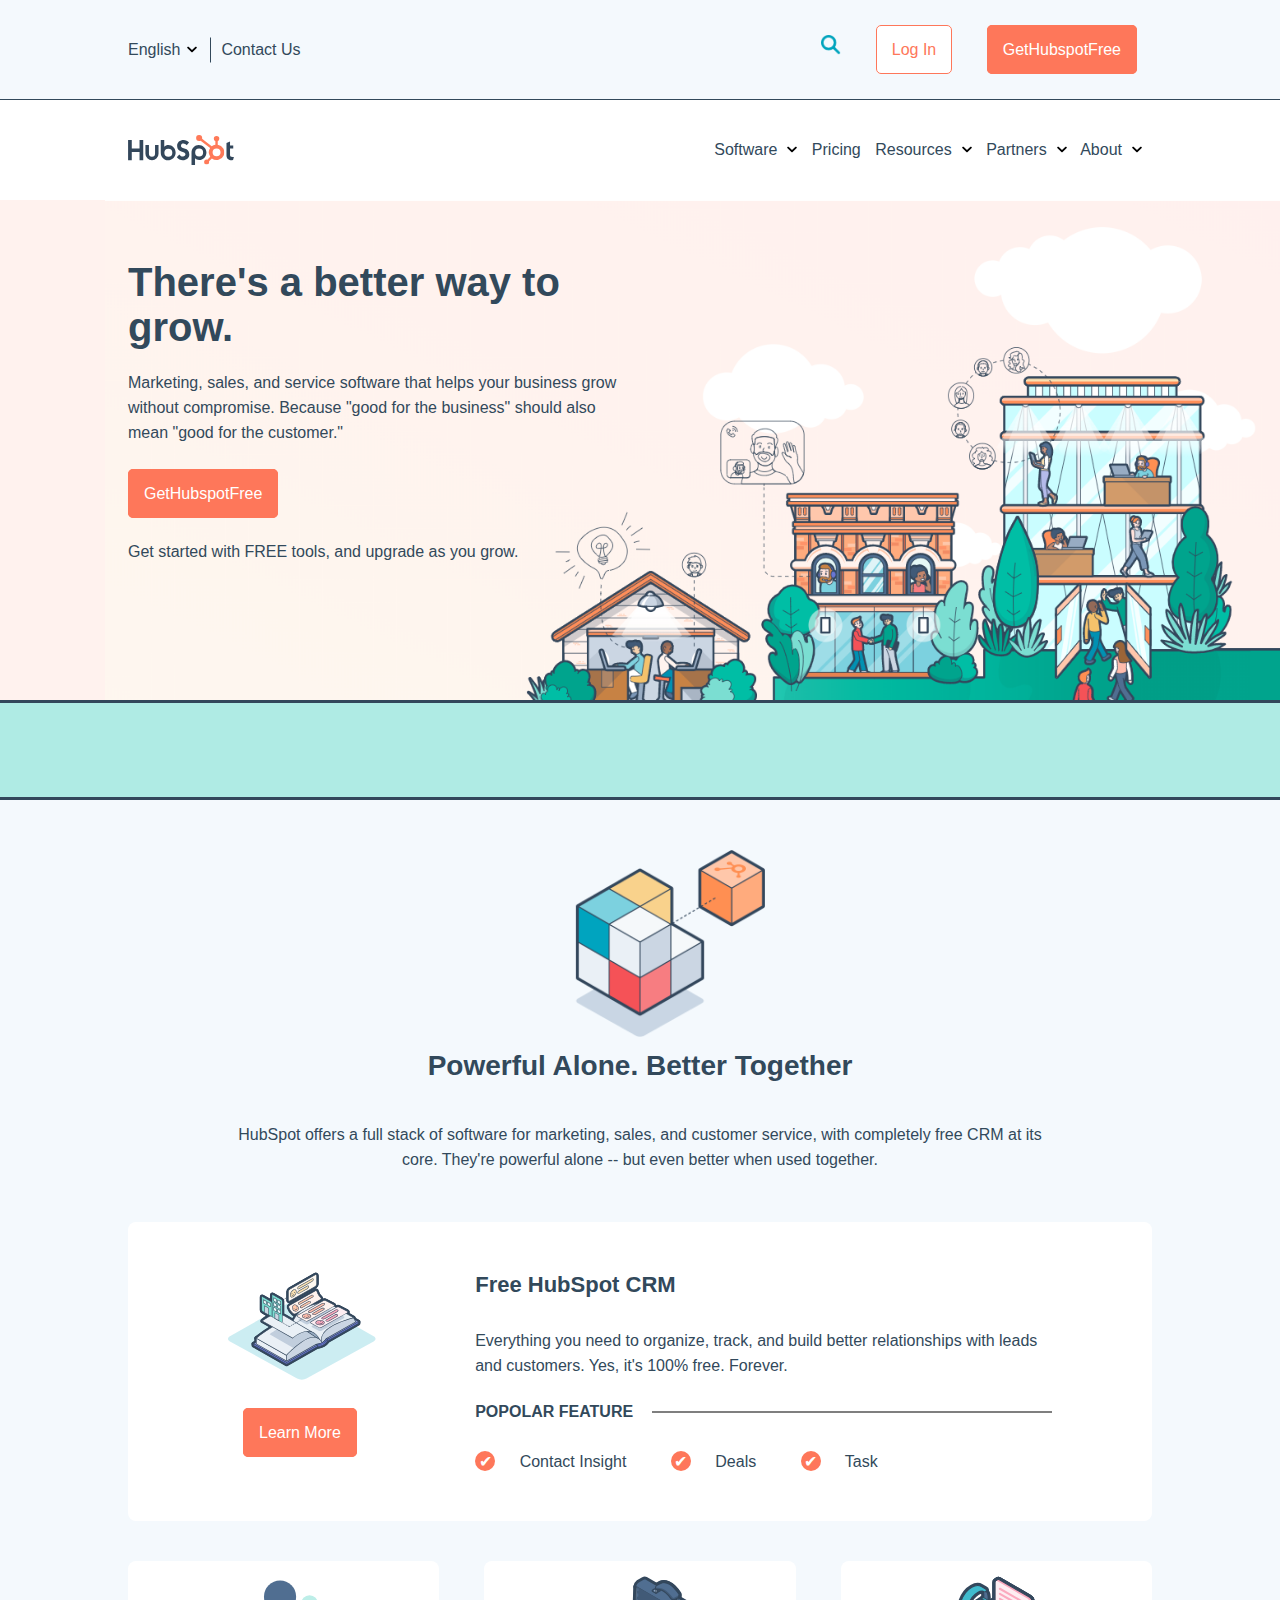
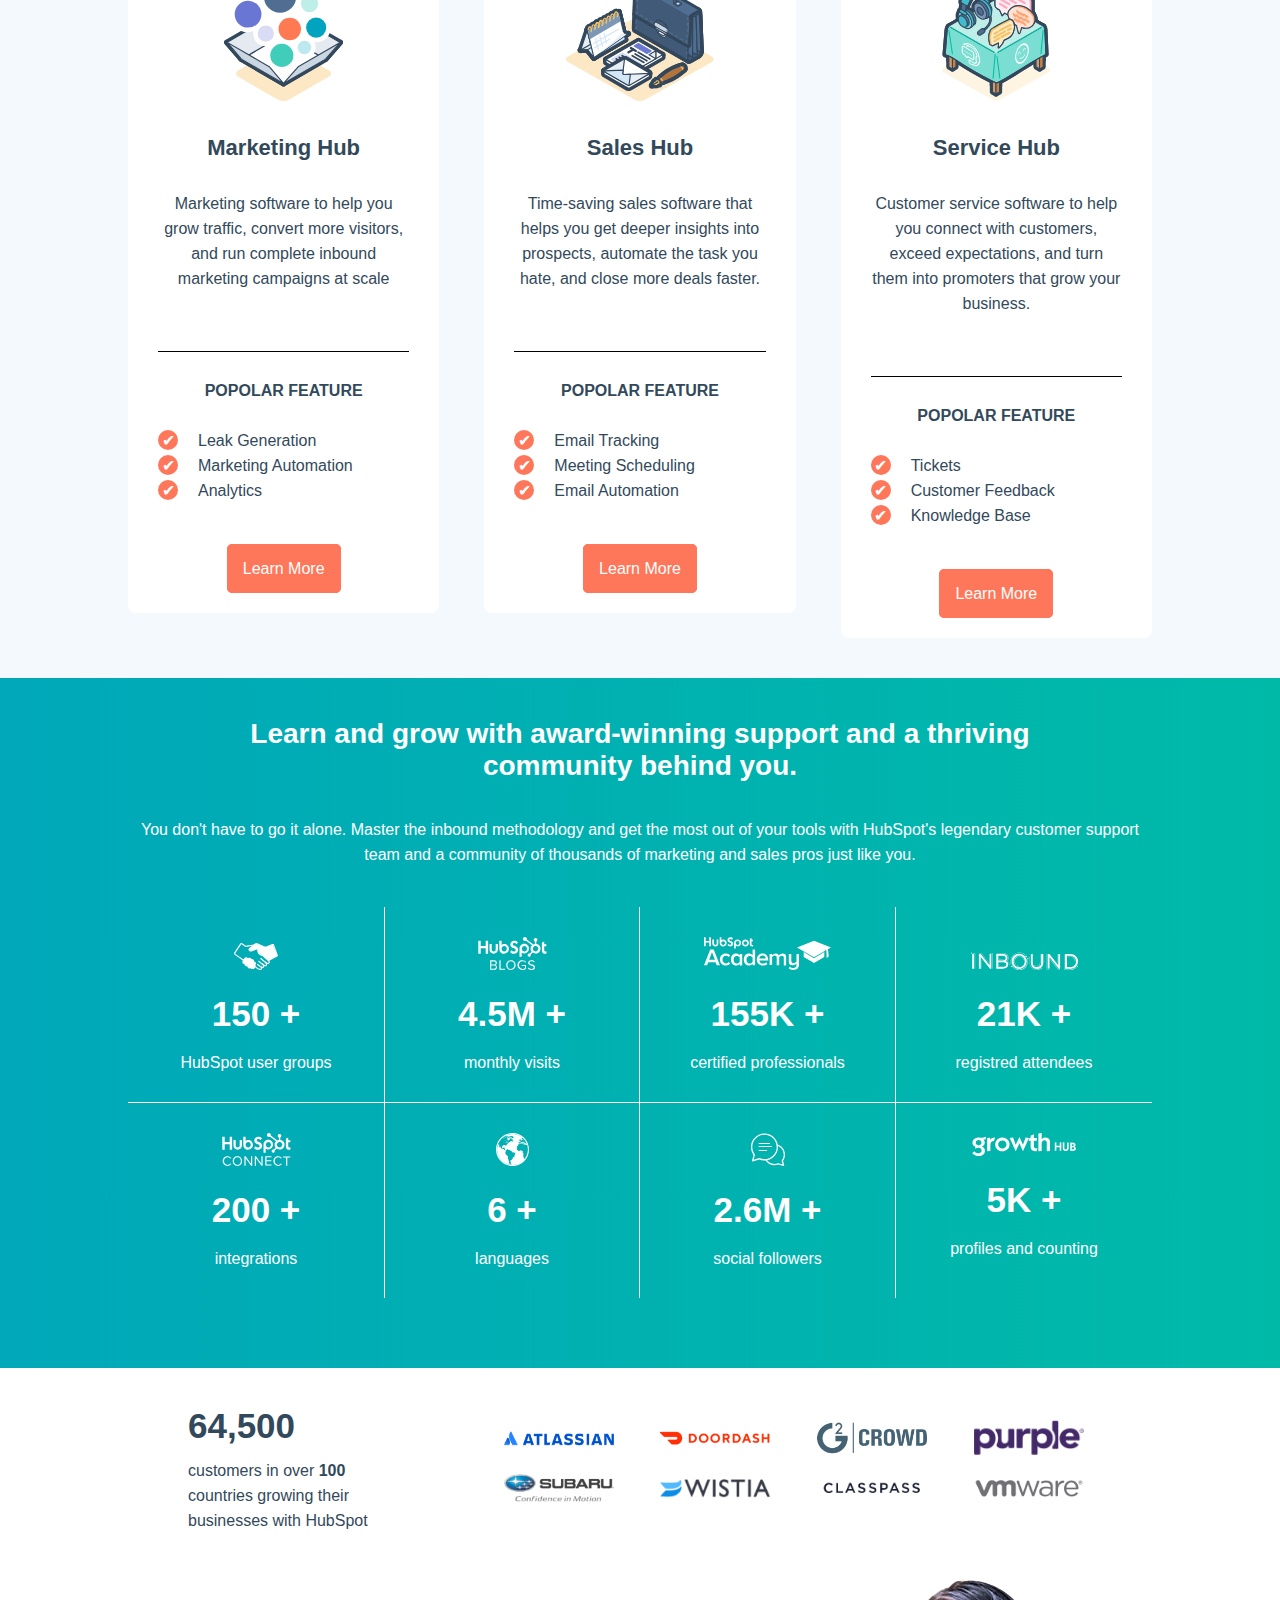
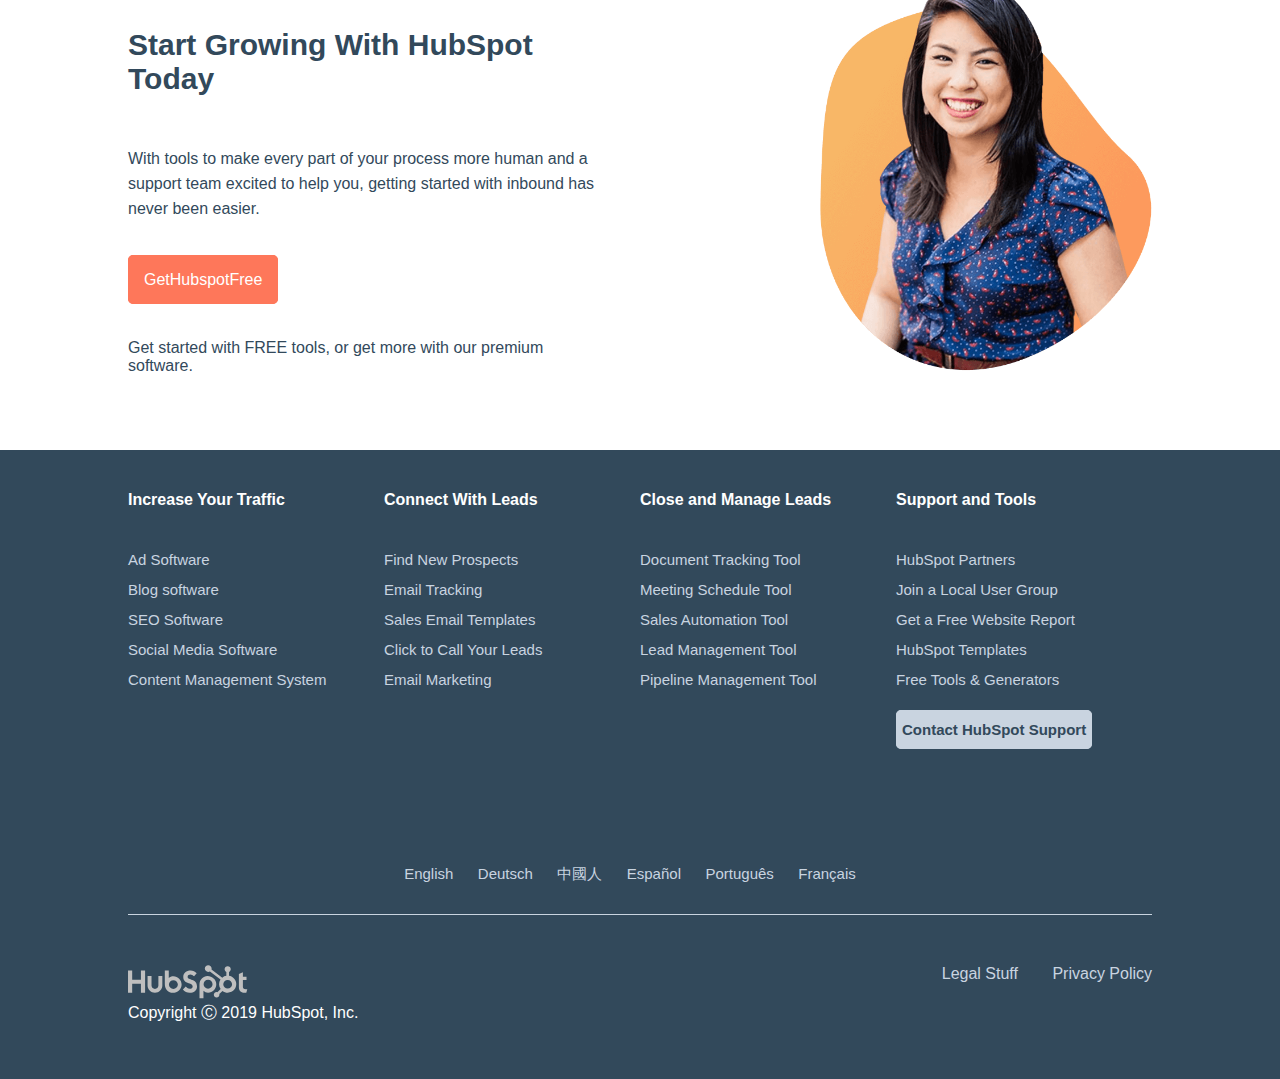
==== commit e7406b59: "Creo varie utility class" ====
--- a/index.html
+++ b/index.html
@@ -59,7 +59,7 @@
             <div class="container clearfix">
                 <div class="scritte_header float_left">
                     <p>There's a better way to grow.</p>
-                    <p>Marketing, sales, and service software that helps your business grow without compromise. Because "good for the business" should also mean "good for the customer."</p>
+                    <p class="line-height_25">Marketing, sales, and service software that helps your business grow without compromise. Because "good for the business" should also mean "good for the customer."</p>
                     <a href="" class="bottone pieno pieno_rosa">GetHubspotFree</a>
                     <p>Get started with FREE tools, and upgrade as you grow.</p>
                 </div>
@@ -82,9 +82,9 @@
             <div class="sezione_1 container clearfix">
                 <!-- sezione con il cubo -->
                 <div class="float_left sez_cubo">
-                    <img src="./assets/img/cube.webp" class="cubo" alt="Cubo">
-                    <p>Powerful Alone. Better Together</p>
-                    <p class="container">HubSpot offers a full stack of software for marketing, sales, and customer service, with  completely free CRM at its core. They're powerful alone -- but even better when used together.</p>
+                    <img src="./assets/img/cube.webp" alt="Cubo">
+                    <p class="text-align_center">Powerful Alone. Better Together</p>
+                    <p class="container text-align_center line-height_25">HubSpot offers a full stack of software for marketing, sales, and customer service, with  completely free CRM at its core. They're powerful alone -- but even better when used together.</p>
                 </div>
                 <!-- /sezione con il cubo -->
 
@@ -97,17 +97,17 @@
                         </div>
                         <div id="hubspotcrm"  class="float_left">
                             <p>Free HubSpot CRM</p>
-                            <p>Everything you need to organize, track, and build better relationships with leads and customers. Yes, it's 100% free. Forever.</p>
+                            <p class="line-height_25">Everything you need to organize, track, and build better relationships with leads and customers. Yes, it's 100% free. Forever.</p>
                             <p style="position: relative;">
                                 popolar feature
                                 <span class="hr"></span> <!-- linea orizzontale -->
                             </p>
                             <p>
-                                <span class="cerchio">&#10004;</span>
+                                <span class="cerchio text-align_center">&#10004;</span>
                                 <span class="cerchio_s">Contact Insight</span>
-                                <span class="cerchio">&#10004;</span>
+                                <span class="cerchio text-align_center">&#10004;</span>
                                 <span class="cerchio_s">Deals</span>
-                                <span class="cerchio">&#10004;</span>
+                                <span class="cerchio text-align_center">&#10004;</span>
                                 <span class="cerchio_s">Task</span>
                             </p>
                         </div>
@@ -117,19 +117,19 @@
 
                 <!-- colonne -->
                     <!-- colonna 1 -->
-                    <div class="float_left azzurro_chiaro colonna3">
+                    <div class="float_left azzurro_chiaro colonna3 text-align_center">
                         <div class="card1 clearfix">
                             <div class="int_col_1 float_left">
                                 <img src="./assets/img/buble.svg" alt="bolle">
                                 <p>Marketing Hub</p>
-                                <p>Marketing software to help you grow traffic, convert more visitors, and run complete inbound marketing campaigns at scale</p>
+                                <p class="line-height_25">Marketing software to help you grow traffic, convert more visitors, and run complete inbound marketing campaigns at scale</p>
                             </div>
                             <div class="int_col_2 float_left">
                                 <p>popolar feature</p>
                                 <p id="pf">
-                                    <span class="cerchio_s"><span class="cerchio">&#10004;</span>Leak Generation</span>
-                                    <span class="cerchio_s"><span class="cerchio">&#10004;</span>Marketing Automation</span>
-                                    <span class="cerchio_s"><span class="cerchio">&#10004;</span>Analytics</span>
+                                    <span class="cerchio_s"><span class="cerchio text-align_center">&#10004;</span>Leak Generation</span>
+                                    <span class="cerchio_s"><span class="cerchio text-align_center">&#10004;</span>Marketing Automation</span>
+                                    <span class="cerchio_s"><span class="cerchio text-align_center">&#10004;</span>Analytics</span>
                                 </p>
                                 <a href="" class="bottone pieno pieno_bianco">Learn More</a>
                             </div>
@@ -138,19 +138,19 @@
                     <!-- /colonna 1 -->
 
                     <!-- colonna 2 -->
-                    <div class="float_left azzurro_chiaro colonna3">
+                    <div class="float_left azzurro_chiaro colonna3 text-align_center">
                         <div class="card2 clearfix">
                             <div class="int_col_1 float_left">
                                 <img src="./assets/img/office.svg" alt="ufficio">
                                 <p>Sales Hub</p>
-                                <p>Time-saving sales software that helps you get deeper insights into prospects, automate the task you hate, and close more deals faster.</p>
+                                <p class="line-height_25">Time-saving sales software that helps you get deeper insights into prospects, automate the task you hate, and close more deals faster.</p>
                             </div>
                             <div class="int_col_2 float_left">
                                 <p>popolar feature</p>
                                 <p id="pf">
-                                    <span class="cerchio_s"><span class="cerchio">&#10004;</span>Email Tracking</span>
-                                    <span class="cerchio_s"><span class="cerchio">&#10004;</span>Meeting Scheduling</span>
-                                    <span class="cerchio_s"><span class="cerchio">&#10004;</span>Email Automation</span>
+                                    <span class="cerchio_s"><span class="cerchio text-align_center">&#10004;</span>Email Tracking</span>
+                                    <span class="cerchio_s"><span class="cerchio text-align_center">&#10004;</span>Meeting Scheduling</span>
+                                    <span class="cerchio_s"><span class="cerchio text-align_center">&#10004;</span>Email Automation</span>
                                 </p>
                                 <a href="" class="bottone pieno pieno_bianco">Learn More</a>
                             </div>
@@ -159,19 +159,19 @@
                     <!-- /colonna 2 -->
 
                     <!-- colonna 3 -->
-                    <div class="float_left azzurro_chiaro colonna3">
+                    <div class="float_left azzurro_chiaro colonna3 text-align_center">
                         <div class="card3 clearfix">
                             <div class="int_col_1 float_left">
                                 <img src="./assets/img/table.svg" alt="tavolo">
                                 <p>Service Hub</p>
-                                <p>Customer service software to help you connect with customers, exceed expectations, and turn them into promoters that grow your business.</p>
+                                <p class="line-height_25">Customer service software to help you connect with customers, exceed expectations, and turn them into promoters that grow your business.</p>
                             </div>
                             <div class="int_col_2 float_left">
                                 <p>popolar feature</p>
                                 <p id="pf">
-                                    <span class="cerchio_s"><span class="cerchio">&#10004;</span>Tickets</span>
-                                    <span class="cerchio_s"><span class="cerchio">&#10004;</span>Customer Feedback</span>
-                                    <span class="cerchio_s"><span class="cerchio">&#10004;</span>Knowledge Base</span>
+                                    <span class="cerchio_s"><span class="cerchio text-align_center">&#10004;</span>Tickets</span>
+                                    <span class="cerchio_s"><span class="cerchio text-align_center">&#10004;</span>Customer Feedback</span>
+                                    <span class="cerchio_s"><span class="cerchio text-align_center">&#10004;</span>Knowledge Base</span>
                                 </p>
                                 <a href="" class="bottone pieno pieno_bianco">Learn More</a>
                             </div>
@@ -186,11 +186,11 @@
 
         <!-- sezione 2 -->
         <section id="sezione_blu">
-            <div class="container">
+            <div class="container text-align_center">
                 <p>
                     Learn and grow with award-winning support and a thriving community behind you.
                 </p>
-                <p>
+                <p class="line-height_25">
                     You don't have to go it alone. Master the inbound methodology and get the most out of your tools with HubSpot's legendary customer support team and a community of thousands of marketing and sales pros just like you. 
                 </p>
                 <div class="clearfix">
@@ -242,7 +242,7 @@
         <!-- sezione 3 -->
         <section id="sezione_bianca">
             <div class="container">
-                <div class="clearfix sez_bianca_1">
+                <div class="clearfix sez_bianca_1 line-height_25">
                     <div class="float_left">
                         <p class="scritta_grande" style="padding-bottom: 20px;">64,500</p>
                         <p>
@@ -278,8 +278,8 @@
                 </div>
                 <div class="sez_bianca_2 clearfix">
                     <div class="float_left">
-                        <p class="">Start Growing With HubSpot Today</p>
-                        <p>With tools to make every part of your process more human and a support team excited to help you, getting started with inbound has never been easier.</p>
+                        <p>Start Growing With HubSpot Today</p>
+                        <p class="line-height_25">With tools to make every part of your process more human and a support team excited to help you, getting started with inbound has never been easier.</p>
                         <a class="btn bottone pieno pieno_bianco" href="">GetHubspotFree</a>
                         <p>Get started with FREE tools, or get more with our premium software.</p>
                     </div>
@@ -352,7 +352,7 @@
             <!-- /sezione 1 -->
 
             <!-- sezione 2 -->
-            <div class="sez_blu_2">
+            <div class="sez_blu_2 text-align_center">
                 <span><a href="">English</a></span>
                 <span><a href="">Deutsch</a></span>
                 <span><a href="">中國人</a></span>
--- a/assets/css/style.css
+++ b/assets/css/style.css
@@ -75,14 +75,19 @@
 .cerchio{
     width: 20px;
     height: 20px;
-    line-height: 15px;
     padding: 3px;
     margin-right: 20px;
     border-radius: 50%;
+    line-height: 15px;
     background-color: #fe775a;
     color: white;
+    display: inline-block;
+}
+.line-height_25{
+    line-height: 25px;
+}
+.text-align_center{
     text-align: center;
-    display: inline-block;
 }
 /* header */ /* primo nav */
 header nav:first-child{
@@ -168,7 +173,6 @@
 }
 .scritte_header :nth-child(2){
     margin-bottom: 40px;
-    line-height: 25px;
 }
 .scritte_header :nth-child(4){
     margin-top: 40px;
@@ -186,9 +190,8 @@
 /* main */ /* sezione 1 */ /* sezione con il cubo */
 .sez_cubo{
     position: relative;
-    width: 100%;
-}
-.cubo{
+}
+.sez_cubo > img{
     width: 250px;
     position: absolute;
     left: 50%;
@@ -200,12 +203,9 @@
     margin-bottom: 40px;
     font-size: 28px;
     font-weight: 600;
-    text-align: center;
 }
 .sez_cubo :nth-child(3){
-    text-align: center;
     margin-bottom: 50px;
-    line-height: 25px;
 }
 /* free hubspot crm */
 .crm{
@@ -235,7 +235,6 @@
 }
 #hubspotcrm p:nth-child(2){
     margin-bottom: 25px;
-    line-height: 25px;
 }
 #hubspotcrm p:nth-child(3){
     margin-bottom: 30px;
@@ -259,7 +258,6 @@
 .colonna3{
     width: calc(100%/3);
     padding-top: 40px;
-    text-align: center;
     padding-bottom: 40px;
 }
 .card1{
@@ -301,7 +299,6 @@
     margin-bottom: 30px;
 }
 .int_col_1 :nth-child(3){
-    line-height: 25px;
     margin-bottom: 60px;
 }
 .int_col_2{
@@ -331,7 +328,6 @@
 }
 #sezione_blu > div > p{
     color: white;
-    text-align: center;
 }
 #sezione_blu > div > p:first-child{
     font-size: 28px;
@@ -348,7 +344,6 @@
 }
 #sezione_blu > div > div > div{
     width: 25%;
-    text-align: center;
     padding-bottom: 30px;
     padding-top: 30px;
 }
@@ -378,7 +373,6 @@
 .sez_bianca_1 > div:first-child{
     width: 30%;
     padding: 45px;
-    line-height: 25px;
     padding-left: 60px;
 }
 .sez_bianca_1 > div:nth-child(2){
@@ -410,9 +404,6 @@
     font-size: 30px;
     font-weight: 600;
 }
-.sez_bianca_2 > div > p:nth-child(2){
-    line-height: 25px;
-}
 .btn{
     margin-left: 0;
 }
@@ -470,9 +461,6 @@
     padding-right: 25px;
 }
 /* sezione 2 */
-.sez_blu_2{
-    text-align: center;
-}
 .sez_blu_2 > span{
     padding-right: 20px;
 }
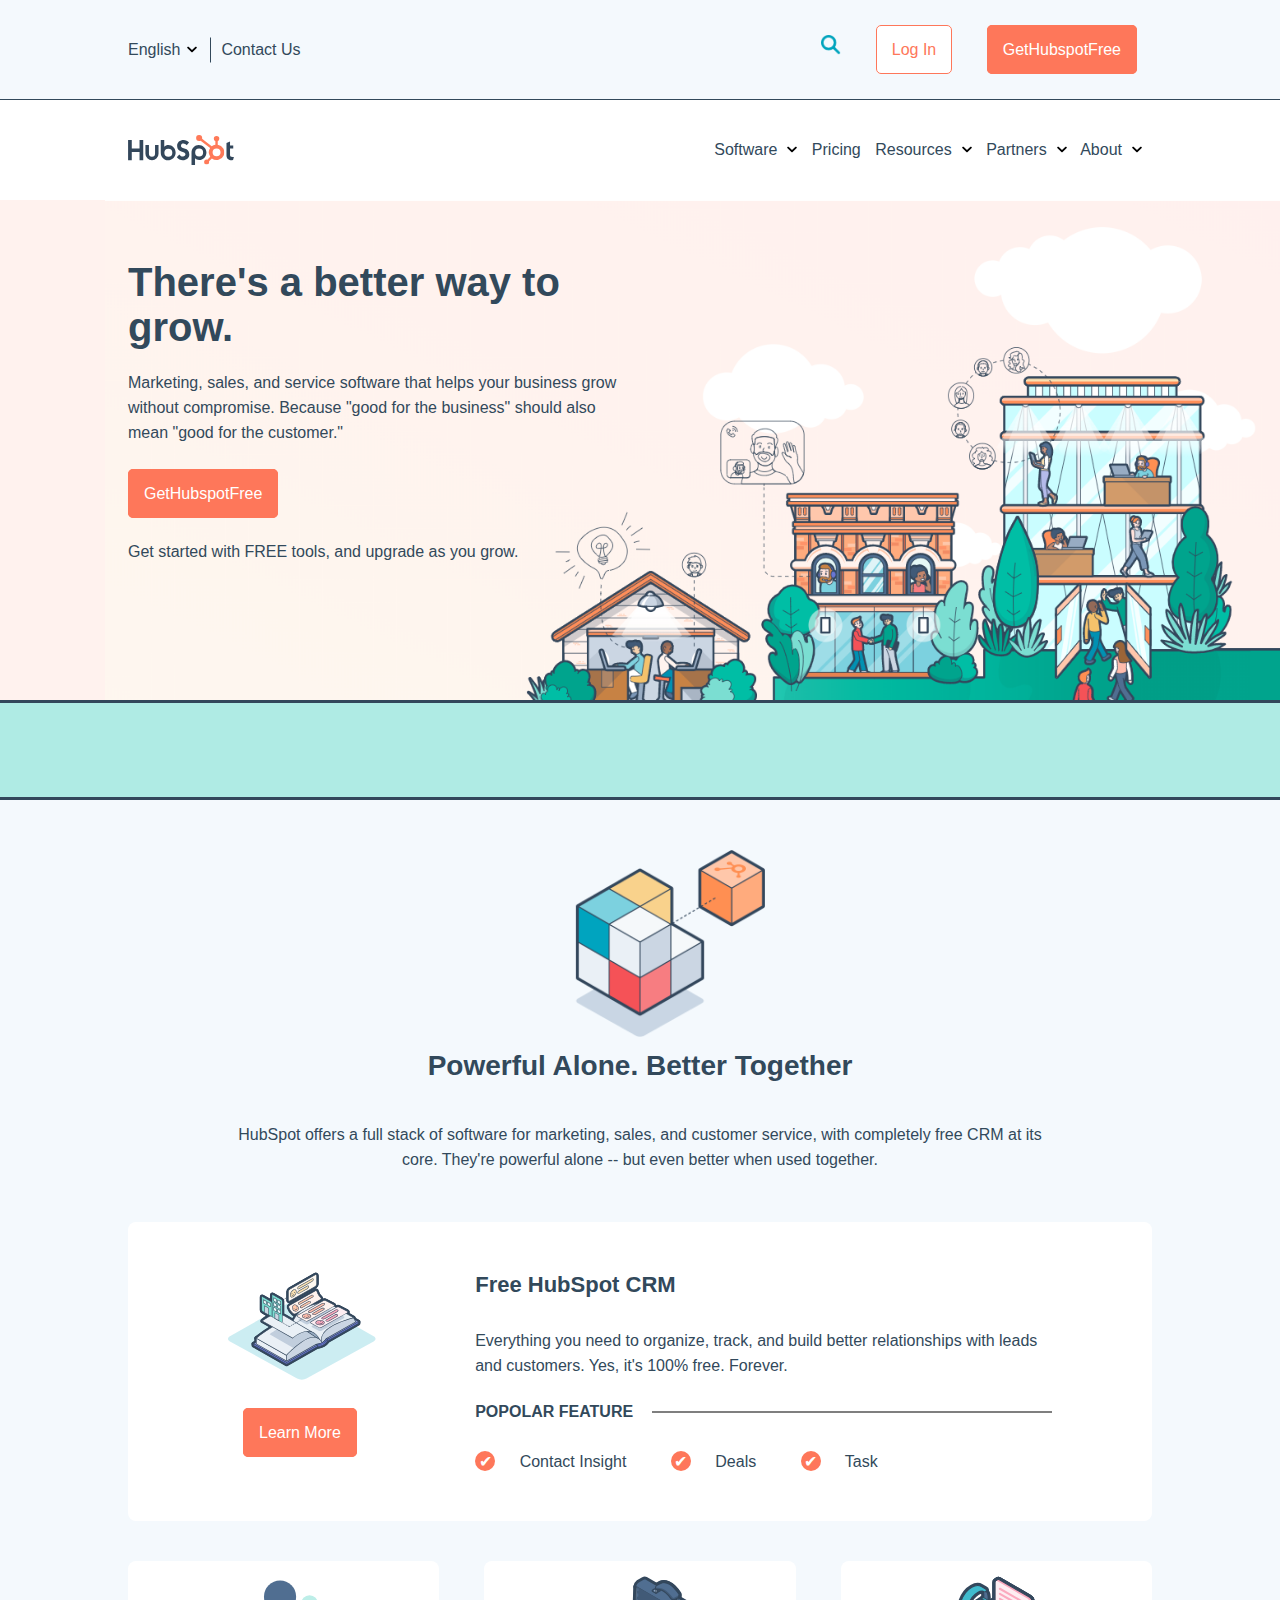
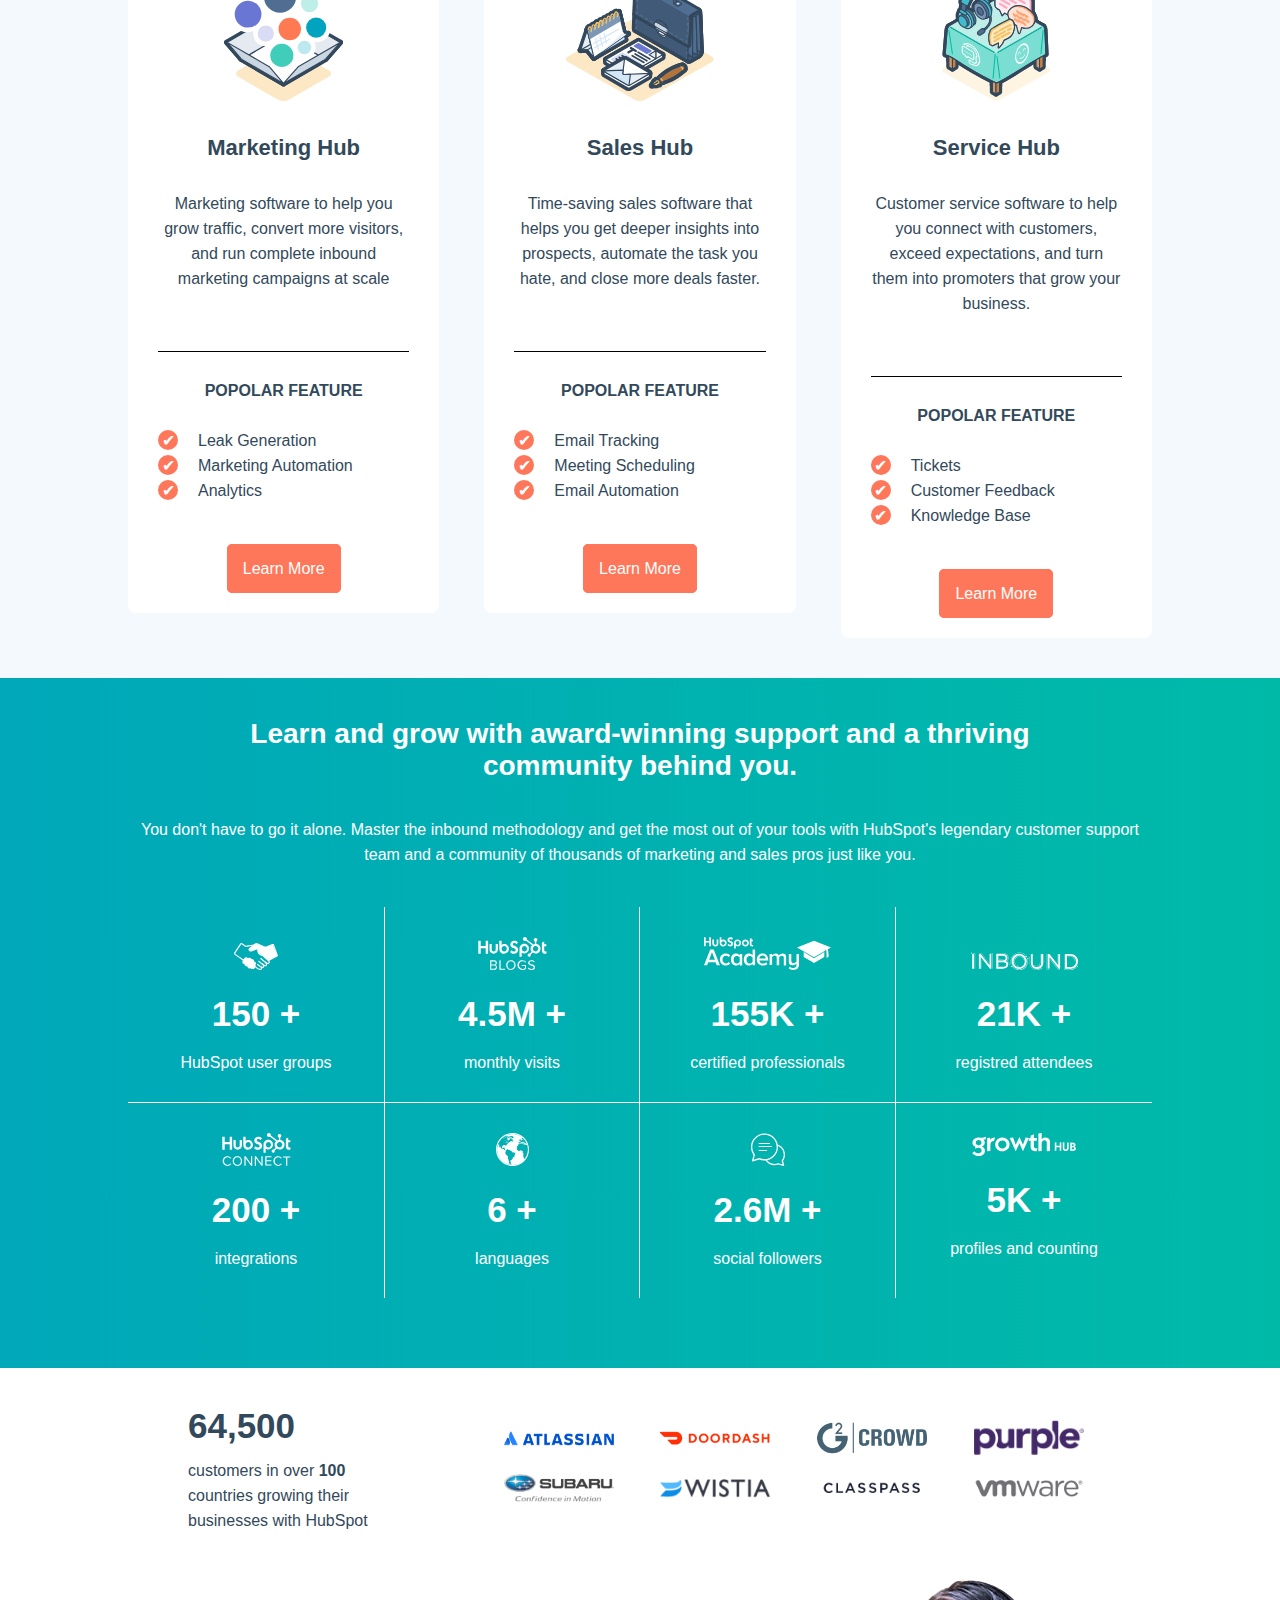
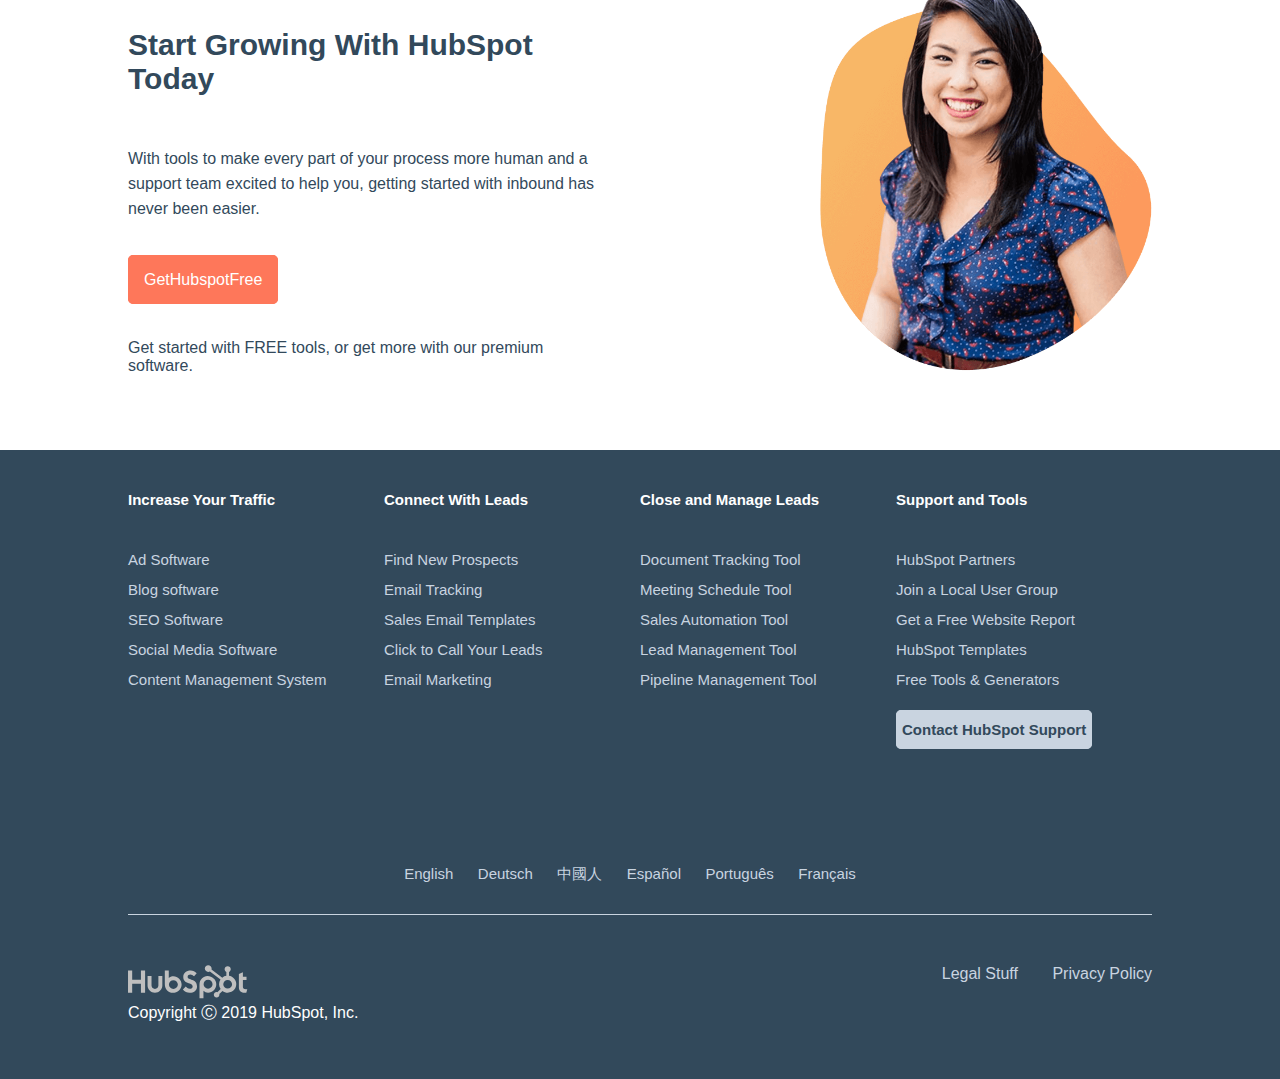
==== commit 0619cd88: "Sistemo html e css" ====
--- a/index.html
+++ b/index.html
@@ -89,13 +89,13 @@
                 <!-- /sezione con il cubo -->
 
                 <!-- free hubspot crm -->
-                <div class="float_left azzurro_chiaro crm">
+                <div class="float_left azzurro_chiaro">
                     <div class="container float_left clearfix">
-                        <div id="book" class="float_left">
+                        <div class="float_left">
                             <div><img src="./assets/img/book.svg" alt=""></div>
                             <a href="" class="bottone pieno pieno_bianco">Learn More</a>
                         </div>
-                        <div id="hubspotcrm"  class="float_left">
+                        <div class="float_left">
                             <p>Free HubSpot CRM</p>
                             <p class="line-height_25">Everything you need to organize, track, and build better relationships with leads and customers. Yes, it's 100% free. Forever.</p>
                             <p style="position: relative;">
@@ -249,7 +249,7 @@
                             customers in over <span style="font-weight: 600;">100</span> countries growing their businesses with HubSpot
                         </p>
                     </div>
-                    <div class="float_left sponsor">
+                    <div class="float_left">
                         <div class="float_left">
                             <img src="./assets/img/atlasian.webp" alt="atlasian">
                         </div>
@@ -299,7 +299,7 @@
         <div class="container">
 
             <!-- sezione 1 -->
-            <div class="sez_blu_1 clearfix">
+            <div class="clearfix">
                 <div class="float_left">
                     <ul>
                         <span>Increase Your Traffic</span>
@@ -339,7 +339,7 @@
                         <li><a href="">HubSpot Templates</a></li>
                         <li><a href="">Free Tools & Generators</a></li>
                         <a class="bottone pieno2" href="">Contact HubSpot Support</a>
-                        <div class="social">
+                        <div>
                             <a href=""><i style="color: #c9d4e0;" class="fab fa-facebook-f"></i></a>
                             <a href=""><i style="color: #c9d4e0;" class="fab fa-instagram"></i></a>
                             <a href=""><i style="color: #c9d4e0;" class="fab fa-youtube"></i></a>
@@ -363,20 +363,18 @@
             <!-- /sezione 2 -->
 
             <!-- sezione 3 -->
-            <div>
-                <div class="sez_blu_3 clearfix">
-                    <div class="float_left">
-                        <div>
-                            <img src="./assets/img/logo-white.svg" alt="logo bianco">
-                        </div>
-                        <div>
-                            Copyright &#x24B8; 2019 HubSpot, Inc.
-                        </div>
-                    </div>
-                    <div class="sez_blu_3_dx float_left">
-                        <span><a href="">Legal Stuff</a></span>
-                        <span><a href="">Privacy Policy</a></span>
-                    </div>
+            <div class="clearfix">
+                <div class="float_left">
+                    <div>
+                        <img src="./assets/img/logo-white.svg" alt="logo bianco">
+                    </div>
+                    <div>
+                        Copyright &#x24B8; 2019 HubSpot, Inc.
+                    </div>
+                </div>
+                <div class="float_left">
+                    <span><a href="">Legal Stuff</a></span>
+                    <span><a href="">Privacy Policy</a></span>
                 </div>
             </div>
             <!-- /sezione 3 -->
--- a/assets/css/style.css
+++ b/assets/css/style.css
@@ -82,6 +82,9 @@
     background-color: #fe775a;
     color: white;
     display: inline-block;
+}
+.cerchio_s{
+    margin-right: 40px;
 }
 .line-height_25{
     line-height: 25px;
@@ -208,35 +211,32 @@
     margin-bottom: 50px;
 }
 /* free hubspot crm */
-.crm{
-    width: 100%;
-}
-.crm > div{
+.sezione_1 > div:nth-child(2) > div{
     border-radius: 0.5rem;
     width: 100%;
     background-color: white;
     padding: 50px 100px;
 }
-#book{
+.sezione_1 > div:nth-child(2) > div > div:first-child{
     width: 30%;
 }
-#book > div > img{
+.sezione_1 > div:nth-child(2) > div > div:first-child > div > img{
     width: 60%;
     margin-bottom: 40px;
 }
-#hubspotcrm{
+.sezione_1 > div:nth-child(2) > div > div:nth-child(2){
     width: 70%;
     height: 100%;
 }
-#hubspotcrm p:first-child{
+.sezione_1 > div:nth-child(2) > div > div:nth-child(2) p:first-child{
     font-size: 22px;
     font-weight: 600;
     margin-bottom: 30px;
 }
-#hubspotcrm p:nth-child(2){
+.sezione_1 > div:nth-child(2) > div > div:nth-child(2) p:nth-child(2){
     margin-bottom: 25px;
 }
-#hubspotcrm p:nth-child(3){
+.sezione_1 > div:nth-child(2) > div > div:nth-child(2) p:nth-child(3){
     margin-bottom: 30px;
     text-transform: uppercase;
     font-weight: 600;
@@ -251,42 +251,30 @@
     top: 50%;
     transform: translateY(-50%);
 }
-.cerchio_s{
-    margin-right: 40px;
-}
 /* colonne */
 .colonna3{
     width: calc(100%/3);
     padding-top: 40px;
     padding-bottom: 40px;
 }
-.card1{
+.card1, .card2, .card3{
     border-radius: 0.5rem;
     background-color: white;
     width: calc(100%-30px);
-    margin-right: 30px;
     padding: 15px 30px;
     padding-bottom: 35px;
 }
+.card1{
+    margin-right: 30px;
+}
 .card2{
-    border-radius: 0.5rem;
-    background-color: white;
-    width: calc(100%-30px);
     margin-left: 15px;
     margin-right: 15px;
-    padding: 15px 30px;
-    padding-bottom: 35px;
 }
 .card3{
-    border-radius: 0.5rem;
-    background-color: white;
-    width: calc(100%-30px);
     margin-left: 30px;
-    padding: 15px 30px;
-    padding-bottom: 35px;
 }
 .int_col_1{
-    width: 100%;
     height: 60%;
 }
 .int_col_1 img{
@@ -312,10 +300,10 @@
     margin-top: 30px;
     margin-bottom: 30px;
 }
-#pf{
+.colonna3 > div > div:nth-child(2) > p:nth-child(2){
     margin-bottom: 60px;
 }
-#pf span.cerchio_s{
+.colonna3 > div > div:nth-child(2) > p:nth-child(2) span.cerchio_s{
     text-align: left;
     display: block;
     margin-bottom: 5px;
@@ -357,9 +345,8 @@
 }
 .quad_1{
     border-left: 1px solid white;
-    border-right: 1px solid white;
-}
-.quad_2{
+}
+.quad_2, .quad_1{
     border-right: 1px solid white;
 }
 .quad_3{
@@ -379,12 +366,12 @@
     width: 70%;
     padding: 45px;
 }
-.sponsor > div{
+.sez_bianca_1 > div:nth-child(2) > div{
     width: 25%;
     height: 50px;
     position: relative;
 }
-.sponsor > div > img{
+.sez_bianca_1 > div:nth-child(2) > div > img{
     width: 110px;
     position: absolute;
     top: 50%;
@@ -425,17 +412,15 @@
 footer div, footer ul, footer ul li, footer span{
     color: white;
 }
-.sez_blu_1{
+footer > div > div:first-child{
     width: 100%;
     padding-bottom: 70px;
 }
-.sez_blu_1 > div{
+footer > div > div:first-child > div{
     width: 25%;
 }
 footer ul{
     line-height: 30px;
-}
-footer ul li{
     list-style: none;
     font-size: 15px;
 }
@@ -454,23 +439,23 @@
 footer ul :nth-child(6){
     margin-bottom: 20px;
 }
-.social{
+footer > div > div > div:nth-child(4) > ul > div{
     padding-top: 20px;
 }
-.social > a{
-    padding-right: 25px;
+footer > div > div > div:nth-child(4) > ul > div > a{
+    margin-right: 25px;
 }
 /* sezione 2 */
-.sez_blu_2 > span{
+footer > div > div:nth-child(2) > span{
     padding-right: 20px;
 }
-.sez_blu_2 > span > a{
+footer > div > div:nth-child(2) > span > a{
     font-size: 15px;
     color: #c9d4e0;
     text-decoration: none;
 }
 /* sezione 3 */
-.sez_blu_3{
+footer > div > div:nth-child(3){
     width: 100%;
     padding-top: 50px;
     padding-bottom: 20px;
@@ -478,20 +463,20 @@
     border-top: 1px solid #c9d4e0;
     color: #c9d4e0;
 }
-.sez_blu_3 > div{
+footer > div > div:nth-child(3) > div{
     width: 50%;
 }
-.sez_blu_3 > div > div > img{
+footer > div > div:nth-child(3) > div > div > img{
     filter: brightness(0.75);
     width: 120px;
 }
-.sez_blu_3_dx{
+footer > div > div:nth-child(3) > div:nth-child(2){
     text-align: right;
 }
-.sez_blu_3_dx span{
+footer > div > div:nth-child(3) > div:nth-child(2) span{
     margin-left: 30px;
 }
-.sez_blu_3_dx span a{
+footer > div > div:nth-child(3) > div:nth-child(2) span a{
     color: #c9d4e0;
     text-decoration: none;
 }